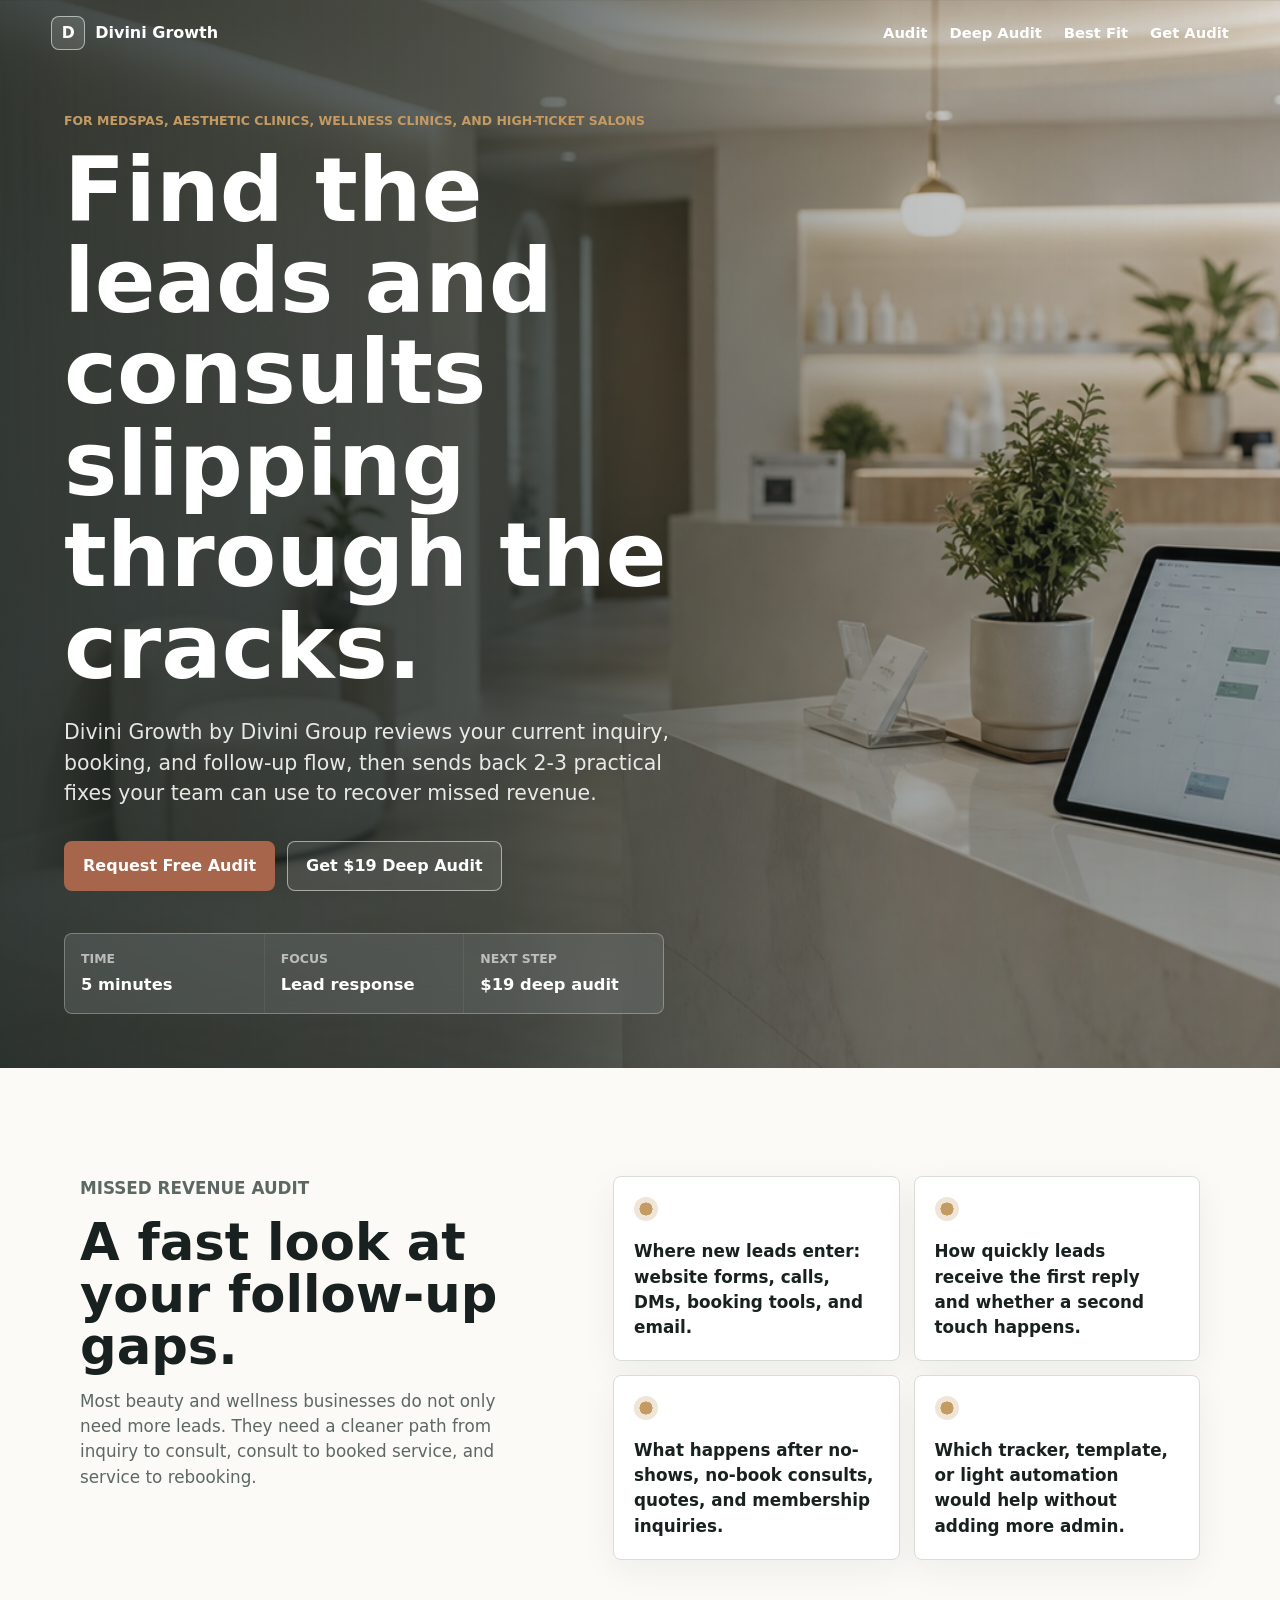
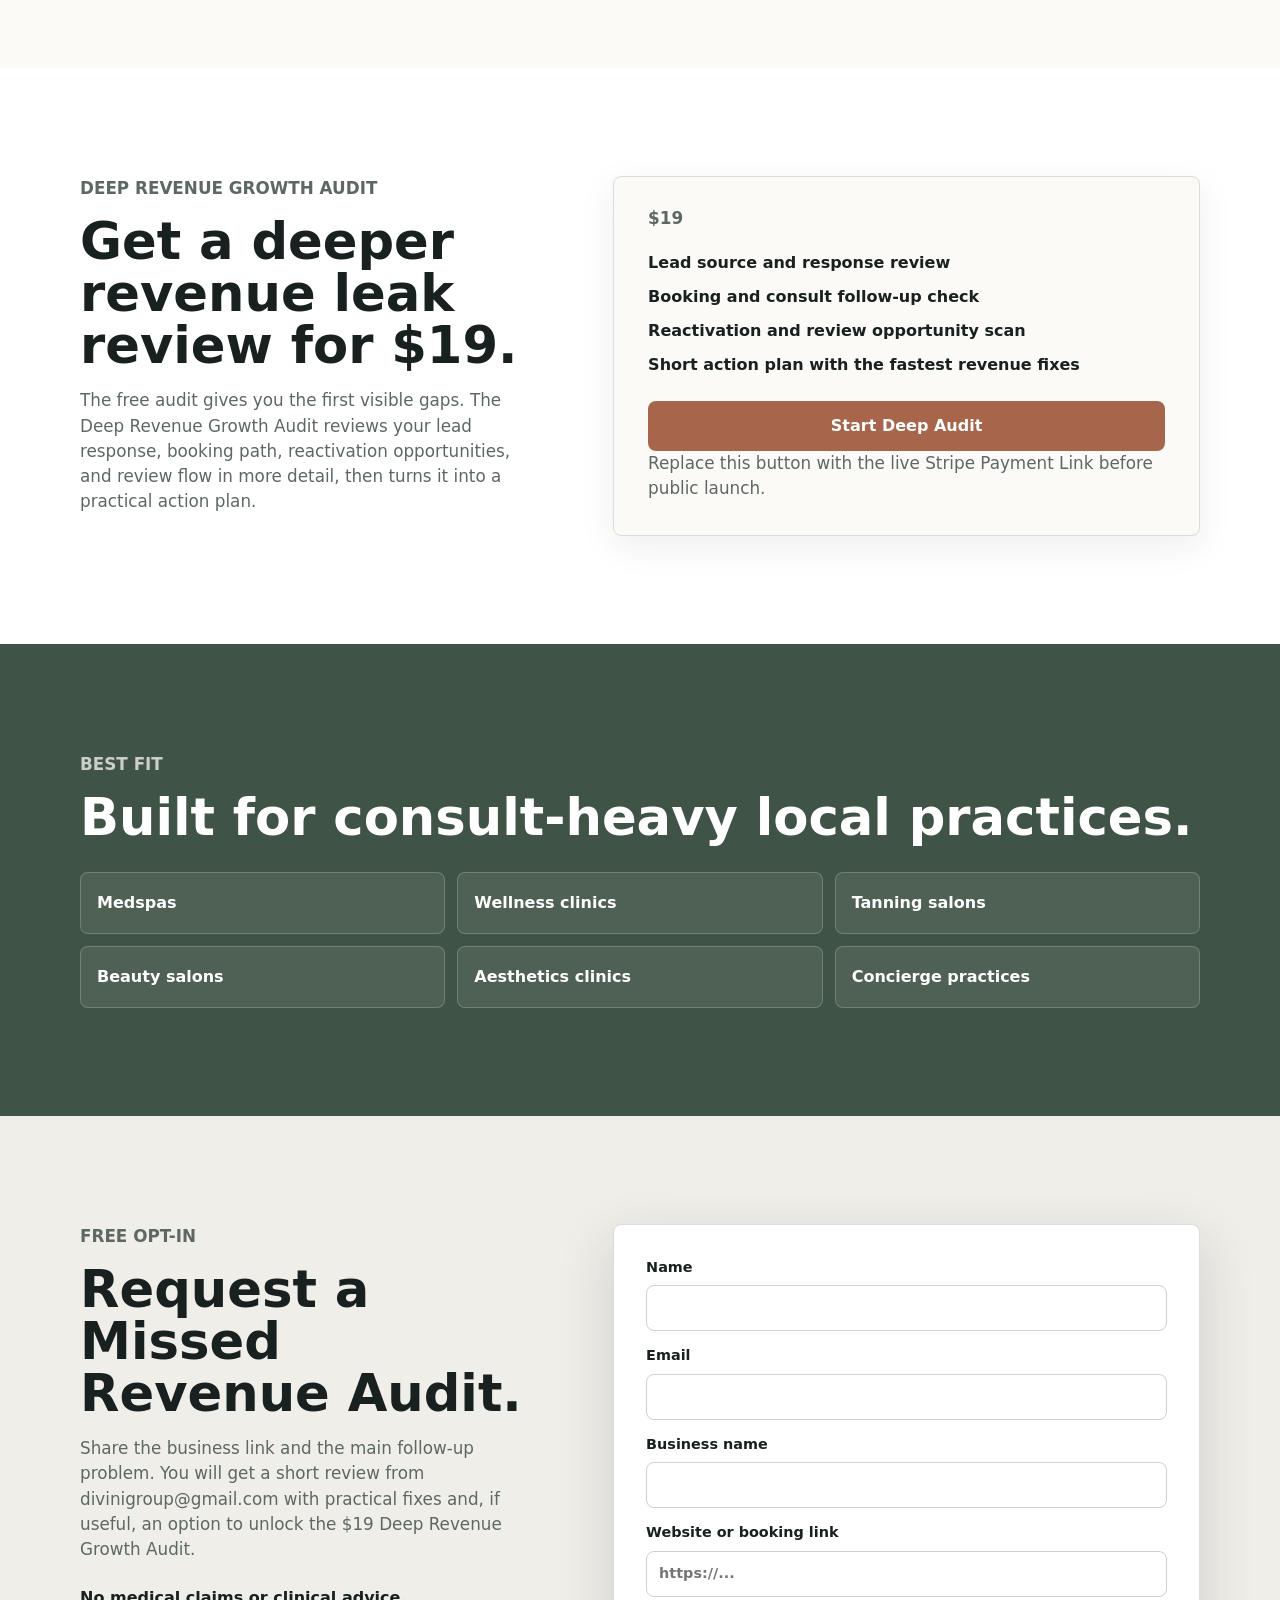
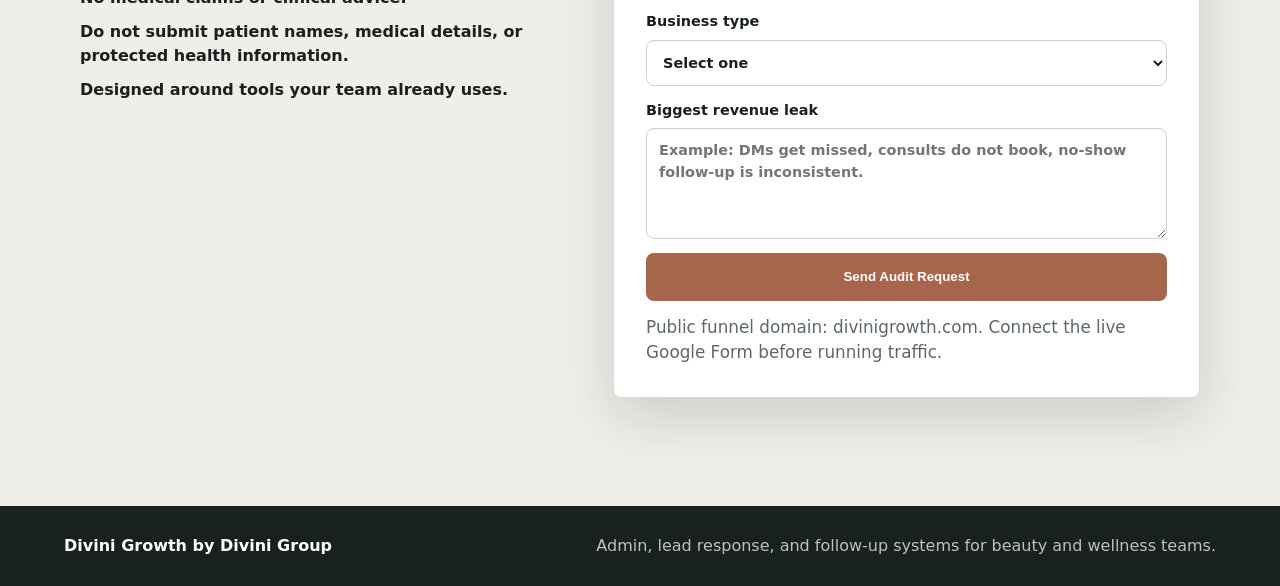
==== index.html @ aec3b402 "Add Divini Growth funnel engine" ====
<!doctype html>
<html lang="en">
  <head>
    <meta charset="utf-8">
    <meta name="viewport" content="width=device-width, initial-scale=1">
    <title>Divini Growth by Divini Group | Missed Revenue Audit</title>
    <meta name="description" content="A free missed revenue audit for medspas, aesthetic clinics, wellness clinics, and high-ticket salons from Divini Growth by Divini Group.">
    <link rel="stylesheet" href="./styles.css">
  </head>
  <body>
    <header class="site-header" aria-label="Site header">
      <a class="brand" href="#top" aria-label="Divini Growth by Divini Group home">
        <span class="brand-mark" aria-hidden="true">D</span>
        <span>Divini Growth</span>
      </a>
      <nav class="nav-links" aria-label="Main navigation">
        <a href="#audit">Audit</a>
        <a href="#paid-audit">Deep Audit</a>
        <a href="#fit">Best Fit</a>
        <a href="#opt-in">Get Audit</a>
      </nav>
    </header>

    <main id="top">
      <section class="hero" aria-labelledby="hero-title">
        <div class="hero-bg" aria-hidden="true"></div>
        <div class="hero-overlay" aria-hidden="true"></div>
        <div class="hero-content">
          <p class="eyebrow">For medspas, aesthetic clinics, wellness clinics, and high-ticket salons</p>
          <h1 id="hero-title">Find the leads and consults slipping through the cracks.</h1>
          <p class="hero-copy">
            Divini Growth by Divini Group reviews your current inquiry, booking, and follow-up flow, then sends back 2-3 practical fixes your team can use to recover missed revenue.
          </p>
          <div class="hero-actions">
            <a class="button primary" href="#opt-in">Request Free Audit</a>
            <a class="button secondary" href="#paid-audit">Get $19 Deep Audit</a>
          </div>
          <dl class="proof-strip" aria-label="Offer details">
            <div>
              <dt>Time</dt>
              <dd>5 minutes</dd>
            </div>
            <div>
              <dt>Focus</dt>
              <dd>Lead response</dd>
            </div>
            <div>
              <dt>Next step</dt>
              <dd>$19 deep audit</dd>
            </div>
          </dl>
        </div>
      </section>

      <section class="section" id="audit" aria-labelledby="audit-title">
        <div class="section-inner two-column">
          <div>
            <p class="section-kicker">Missed Revenue Audit</p>
            <h2 id="audit-title">A fast look at your follow-up gaps.</h2>
            <p>
              Most beauty and wellness businesses do not only need more leads. They need a cleaner path from inquiry to consult, consult to booked service, and service to rebooking.
            </p>
          </div>
          <div class="check-grid" aria-label="Audit checkpoints">
            <div class="check-item">
              <span aria-hidden="true"></span>
              <p>Where new leads enter: website forms, calls, DMs, booking tools, and email.</p>
            </div>
            <div class="check-item">
              <span aria-hidden="true"></span>
              <p>How quickly leads receive the first reply and whether a second touch happens.</p>
            </div>
            <div class="check-item">
              <span aria-hidden="true"></span>
              <p>What happens after no-shows, no-book consults, quotes, and membership inquiries.</p>
            </div>
            <div class="check-item">
              <span aria-hidden="true"></span>
              <p>Which tracker, template, or light automation would help without adding more admin.</p>
            </div>
          </div>
        </div>
      </section>

      <section class="section paid-audit" id="paid-audit" aria-labelledby="paid-audit-title">
        <div class="section-inner two-column">
          <div>
            <p class="section-kicker">Deep Revenue Growth Audit</p>
            <h2 id="paid-audit-title">Get a deeper revenue leak review for $19.</h2>
            <p>
              The free audit gives you the first visible gaps. The Deep Revenue Growth Audit reviews your lead response, booking path, reactivation opportunities, and review flow in more detail, then turns it into a practical action plan.
            </p>
          </div>
          <div class="offer-box">
            <p class="offer-price">$19</p>
            <ul class="plain-list">
              <li>Lead source and response review</li>
              <li>Booking and consult follow-up check</li>
              <li>Reactivation and review opportunity scan</li>
              <li>Short action plan with the fastest revenue fixes</li>
            </ul>
            <a class="button primary full" id="paidAuditLink" href="#" data-stripe-placeholder="true">Start Deep Audit</a>
            <p class="form-note">
              Replace this button with the live Stripe Payment Link before public launch.
            </p>
          </div>
        </div>
      </section>

      <section class="section contrast" id="fit" aria-labelledby="fit-title">
        <div class="section-inner">
          <p class="section-kicker">Best fit</p>
          <h2 id="fit-title">Built for consult-heavy local practices.</h2>
          <div class="fit-list" aria-label="Best fit business types">
            <span>Medspas</span>
            <span>Wellness clinics</span>
            <span>Tanning salons</span>
            <span>Beauty salons</span>
            <span>Aesthetics clinics</span>
            <span>Concierge practices</span>
          </div>
        </div>
      </section>

      <section class="section form-section" id="opt-in" aria-labelledby="form-title">
        <div class="section-inner form-layout">
          <div>
          <p class="section-kicker">Free opt-in</p>
            <h2 id="form-title">Request a Missed Revenue Audit.</h2>
            <p>
              Share the business link and the main follow-up problem. You will get a short review from divinigroup@gmail.com with practical fixes and, if useful, an option to unlock the $19 Deep Revenue Growth Audit.
            </p>
            <ul class="plain-list">
              <li>No medical claims or clinical advice.</li>
              <li>Do not submit patient names, medical details, or protected health information.</li>
              <li>Designed around tools your team already uses.</li>
            </ul>
          </div>

          <form class="lead-form" id="leadForm">
            <label>
              Name
              <input name="name" autocomplete="name" required>
            </label>
            <label>
              Email
              <input type="email" name="email" autocomplete="email" required>
            </label>
            <label>
              Business name
              <input name="business" autocomplete="organization" required>
            </label>
            <label>
              Website or booking link
              <input type="url" name="website" placeholder="https://..." required>
            </label>
            <label>
              Business type
              <select name="business_type" required>
                <option value="">Select one</option>
                <option>Medspa</option>
                <option>Wellness clinic</option>
                <option>Aesthetics clinic</option>
                <option>Functional or concierge clinic</option>
                <option>High-ticket salon</option>
                <option>Tanning salon</option>
                <option>Other consult-heavy business</option>
              </select>
            </label>
            <label>
              Biggest revenue leak
              <textarea name="issue" rows="4" placeholder="Example: DMs get missed, consults do not book, no-show follow-up is inconsistent." required></textarea>
            </label>
            <button class="button primary full" type="submit">Send Audit Request</button>
            <p class="form-note">
              Public funnel domain: divinigrowth.com. Connect the live Google Form before running traffic.
            </p>
          </form>
        </div>
      </section>
    </main>

    <footer class="site-footer">
      <span>Divini Growth by Divini Group</span>
      <span>Admin, lead response, and follow-up systems for beauty and wellness teams.</span>
    </footer>

    <script src="./script.js"></script>
  </body>
</html>
---- styles.css ----
:root {
  --ink: #18211f;
  --muted: #5d6864;
  --line: #d9ddd8;
  --paper: #fbfaf7;
  --surface: #ffffff;
  --sage: #66786b;
  --sage-dark: #405347;
  --clay: #a7654c;
  --gold: #c49b63;
  --shadow: 0 18px 55px rgba(24, 33, 31, 0.16);
}

* {
  box-sizing: border-box;
}

html {
  scroll-behavior: smooth;
}

body {
  margin: 0;
  color: var(--ink);
  background: var(--paper);
  font-family: Inter, ui-sans-serif, system-ui, -apple-system, BlinkMacSystemFont, "Segoe UI", sans-serif;
  line-height: 1.5;
}

a {
  color: inherit;
}

.site-header {
  position: fixed;
  inset: 0 0 auto;
  z-index: 10;
  display: flex;
  align-items: center;
  justify-content: space-between;
  gap: 24px;
  padding: 16px clamp(18px, 4vw, 56px);
  color: #ffffff;
}

.brand {
  display: inline-flex;
  align-items: center;
  gap: 10px;
  font-weight: 760;
  text-decoration: none;
}

.brand-mark {
  display: grid;
  width: 34px;
  height: 34px;
  place-items: center;
  border: 1px solid rgba(255, 255, 255, 0.55);
  border-radius: 8px;
  background: rgba(255, 255, 255, 0.12);
  color: #ffffff;
  font-size: 0.98rem;
}

.nav-links {
  display: flex;
  gap: 22px;
  font-size: 0.92rem;
  font-weight: 650;
}

.nav-links a {
  text-decoration: none;
}

.hero {
  position: relative;
  min-height: 92vh;
  display: grid;
  align-items: center;
  overflow: hidden;
  padding: 112px clamp(18px, 5vw, 72px) 54px;
}

.hero-bg,
.hero-overlay {
  position: absolute;
  inset: 0;
}

.hero-bg {
  background-image: url("./assets/divini-hero.png");
  background-position: center;
  background-size: cover;
}

.hero-overlay {
  background:
    linear-gradient(90deg, rgba(24, 33, 31, 0.82) 0%, rgba(24, 33, 31, 0.66) 39%, rgba(24, 33, 31, 0.18) 70%, rgba(24, 33, 31, 0.08) 100%),
    linear-gradient(0deg, rgba(24, 33, 31, 0.36), rgba(24, 33, 31, 0.06));
}

.hero-content {
  position: relative;
  z-index: 1;
  max-width: 720px;
  color: #ffffff;
}

.eyebrow,
.section-kicker {
  margin: 0 0 14px;
  color: var(--gold);
  font-size: 0.78rem;
  font-weight: 800;
  letter-spacing: 0;
  text-transform: uppercase;
}

h1,
h2 {
  margin: 0;
  letter-spacing: 0;
  line-height: 1.02;
}

h1 {
  max-width: 700px;
  font-size: clamp(3rem, 7vw, 5.9rem);
}

h2 {
  font-size: clamp(2rem, 4vw, 3.4rem);
}

.hero-copy {
  max-width: 610px;
  margin: 24px 0 0;
  color: rgba(255, 255, 255, 0.88);
  font-size: clamp(1.08rem, 2vw, 1.28rem);
}

.hero-actions {
  display: flex;
  flex-wrap: wrap;
  gap: 12px;
  margin-top: 32px;
}

.button {
  display: inline-flex;
  min-height: 48px;
  align-items: center;
  justify-content: center;
  border: 1px solid transparent;
  border-radius: 8px;
  padding: 12px 18px;
  font-weight: 760;
  text-decoration: none;
  cursor: pointer;
}

.button.primary {
  background: var(--clay);
  color: #ffffff;
}

.button.secondary {
  border-color: rgba(255, 255, 255, 0.52);
  background: rgba(255, 255, 255, 0.08);
  color: #ffffff;
}

.button.full {
  width: 100%;
}

.proof-strip {
  display: grid;
  max-width: 600px;
  grid-template-columns: repeat(3, 1fr);
  gap: 1px;
  margin: 42px 0 0;
  overflow: hidden;
  border: 1px solid rgba(255, 255, 255, 0.24);
  border-radius: 8px;
  background: rgba(255, 255, 255, 0.16);
  backdrop-filter: blur(12px);
}

.proof-strip div {
  padding: 16px;
  background: rgba(24, 33, 31, 0.16);
}

.proof-strip dt {
  color: rgba(255, 255, 255, 0.62);
  font-size: 0.78rem;
  font-weight: 740;
  text-transform: uppercase;
}

.proof-strip dd {
  margin: 4px 0 0;
  font-size: 1.02rem;
  font-weight: 780;
}

.section {
  padding: clamp(64px, 9vw, 108px) clamp(18px, 5vw, 72px);
}

.section-inner {
  width: min(1120px, 100%);
  margin: 0 auto;
}

.two-column,
.form-layout {
  display: grid;
  grid-template-columns: minmax(0, 0.88fr) minmax(320px, 1.12fr);
  gap: clamp(32px, 6vw, 72px);
  align-items: start;
}

.section p {
  max-width: 640px;
  color: var(--muted);
  font-size: 1.05rem;
}

.check-grid {
  display: grid;
  grid-template-columns: repeat(2, minmax(0, 1fr));
  gap: 14px;
}

.check-item {
  min-height: 150px;
  padding: 20px;
  border: 1px solid var(--line);
  border-radius: 8px;
  background: var(--surface);
  box-shadow: 0 10px 35px rgba(24, 33, 31, 0.06);
}

.check-item span {
  display: block;
  width: 24px;
  height: 24px;
  margin-bottom: 18px;
  border-radius: 50%;
  background: radial-gradient(circle at 50% 50%, var(--gold) 0 38%, rgba(196, 155, 99, 0.26) 39% 100%);
}

.check-item p {
  margin: 0;
  color: var(--ink);
  font-weight: 620;
}

.contrast {
  background: var(--sage-dark);
  color: #ffffff;
}

.paid-audit {
  background: #ffffff;
}

.offer-box {
  padding: clamp(22px, 4vw, 34px);
  border: 1px solid var(--line);
  border-radius: 8px;
  background: #fbfaf7;
  box-shadow: 0 10px 35px rgba(24, 33, 31, 0.08);
}

.offer-price {
  margin: 0 0 18px;
  color: var(--ink);
  font-size: clamp(3rem, 6vw, 5rem);
  line-height: 0.95;
  font-weight: 820;
}

.offer-box .button {
  margin-top: 24px;
}

.contrast .section-kicker,
.contrast p {
  color: rgba(255, 255, 255, 0.72);
}

.fit-list {
  display: grid;
  grid-template-columns: repeat(3, minmax(0, 1fr));
  gap: 12px;
  margin-top: 28px;
}

.fit-list span {
  min-height: 62px;
  display: flex;
  align-items: center;
  border: 1px solid rgba(255, 255, 255, 0.2);
  border-radius: 8px;
  padding: 14px 16px;
  background: rgba(255, 255, 255, 0.08);
  font-weight: 720;
}

.form-section {
  background: #f0eee9;
}

.plain-list {
  margin: 24px 0 0;
  padding: 0;
  list-style: none;
}

.plain-list li {
  margin-top: 10px;
  color: var(--ink);
  font-weight: 650;
}

.lead-form {
  display: grid;
  gap: 14px;
  padding: clamp(20px, 4vw, 32px);
  border: 1px solid var(--line);
  border-radius: 8px;
  background: #ffffff;
  box-shadow: var(--shadow);
}

label {
  display: grid;
  gap: 7px;
  color: var(--ink);
  font-size: 0.9rem;
  font-weight: 740;
}

input,
select,
textarea {
  width: 100%;
  min-height: 46px;
  border: 1px solid #ccd2cc;
  border-radius: 8px;
  padding: 11px 12px;
  color: var(--ink);
  background: #ffffff;
  font: inherit;
}

textarea {
  resize: vertical;
}

input:focus,
select:focus,
textarea:focus {
  outline: 3px solid rgba(196, 155, 99, 0.34);
  border-color: var(--gold);
}

.form-note {
  margin: 0;
  color: var(--muted);
  font-size: 0.88rem;
}

.site-footer {
  display: flex;
  flex-wrap: wrap;
  align-items: center;
  justify-content: space-between;
  gap: 16px;
  padding: 28px clamp(18px, 5vw, 72px);
  color: rgba(255, 255, 255, 0.72);
  background: var(--ink);
}

.site-footer span:first-child {
  color: #ffffff;
  font-weight: 780;
}

.thank-you-page {
  min-height: 100vh;
  background:
    linear-gradient(90deg, rgba(24, 33, 31, 0.84), rgba(64, 83, 71, 0.76)),
    url("./assets/divini-hero.png") center / cover;
}

.thank-you-wrap {
  min-height: 100vh;
  display: grid;
  align-content: center;
  gap: 24px;
  padding: clamp(24px, 6vw, 72px);
  color: #ffffff;
}

.thank-you-panel {
  width: min(720px, 100%);
}

.thank-you-panel h1 {
  font-size: clamp(2.6rem, 6vw, 5rem);
}

.thank-you-panel p,
.thank-you-panel li {
  color: rgba(255, 255, 255, 0.84);
  font-size: 1.05rem;
}

.next-steps {
  margin: 28px 0;
  padding: 20px;
  border: 1px solid rgba(255, 255, 255, 0.2);
  border-radius: 8px;
  background: rgba(255, 255, 255, 0.08);
}

@media (max-width: 820px) {
  .site-header {
    position: absolute;
  }

  .nav-links {
    display: none;
  }

  .hero {
    min-height: 880px;
    align-items: end;
  }

  .hero-overlay {
    background:
      linear-gradient(0deg, rgba(24, 33, 31, 0.88) 0%, rgba(24, 33, 31, 0.7) 52%, rgba(24, 33, 31, 0.08) 100%),
      linear-gradient(90deg, rgba(24, 33, 31, 0.5), rgba(24, 33, 31, 0.1));
  }

  .proof-strip,
  .check-grid,
  .fit-list,
  .two-column,
  .form-layout {
    grid-template-columns: 1fr;
  }

  .proof-strip {
    max-width: 100%;
  }
}

@media (max-width: 520px) {
  h1 {
    font-size: 2.82rem;
  }

  .hero {
    min-height: 780px;
  }

  .hero-actions .button {
    width: 100%;
  }

  .proof-strip {
    grid-template-columns: 1fr;
  }
}
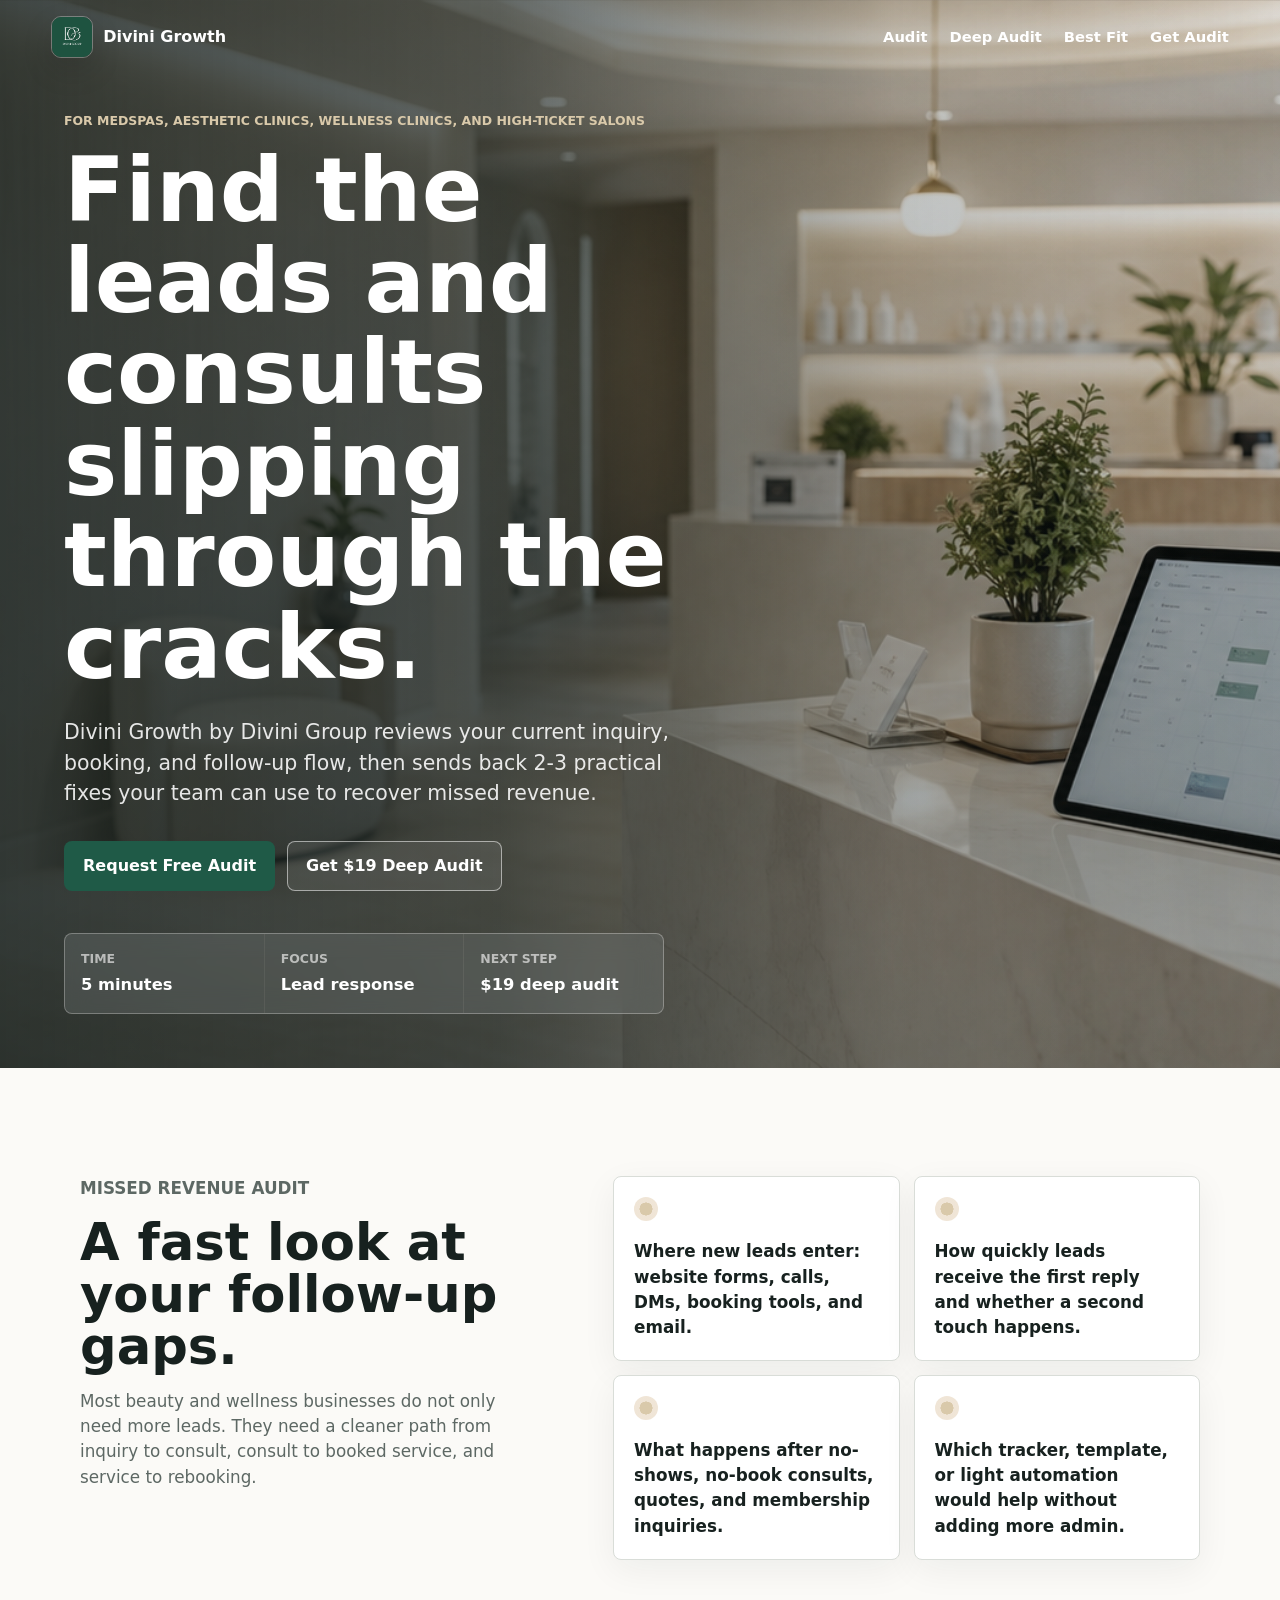
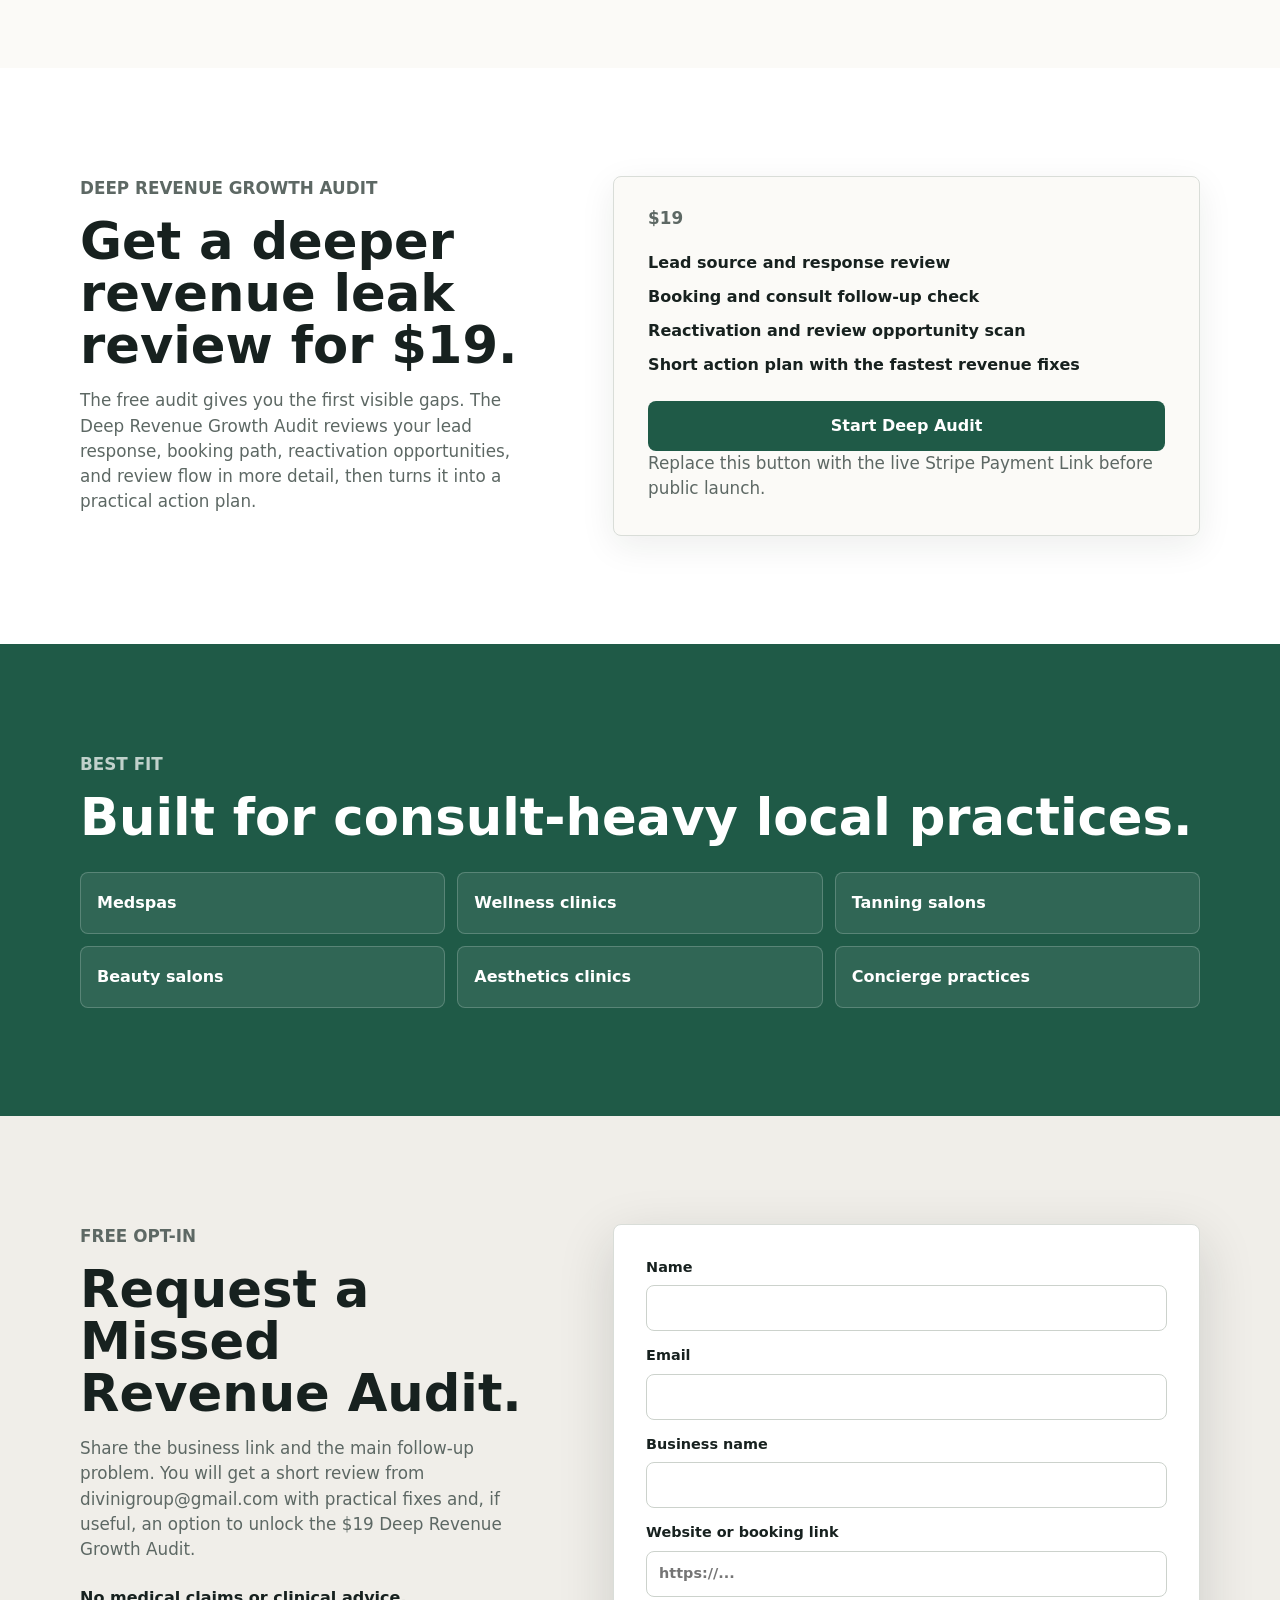
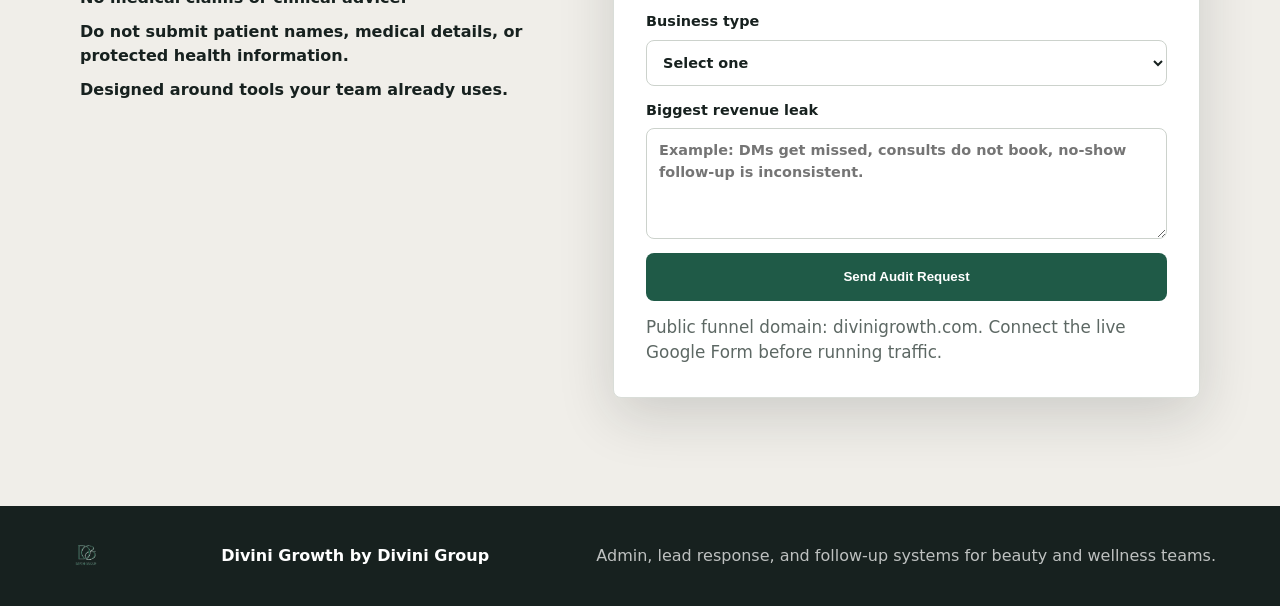
==== commit dccbffb9: "Add Divini Group logo and brand colors" ====
--- a/index.html
+++ b/index.html
@@ -5,12 +5,14 @@
     <meta name="viewport" content="width=device-width, initial-scale=1">
     <title>Divini Growth by Divini Group | Missed Revenue Audit</title>
     <meta name="description" content="A free missed revenue audit for medspas, aesthetic clinics, wellness clinics, and high-ticket salons from Divini Growth by Divini Group.">
+    <link rel="icon" type="image/png" href="./assets/logo/divini-logo-green.png">
+    <link rel="apple-touch-icon" href="./assets/logo/divini-logo-green.png">
     <link rel="stylesheet" href="./styles.css">
   </head>
   <body>
     <header class="site-header" aria-label="Site header">
       <a class="brand" href="#top" aria-label="Divini Growth by Divini Group home">
-        <span class="brand-mark" aria-hidden="true">D</span>
+        <img class="brand-logo" src="./assets/logo/divini-logo-green.png" alt="Divini Group logo">
         <span>Divini Growth</span>
       </a>
       <nav class="nav-links" aria-label="Main navigation">
@@ -181,6 +183,7 @@
     </main>
 
     <footer class="site-footer">
+      <img class="footer-logo" src="./assets/logo/divini-logo-transparent.png" alt="Divini Group logo">
       <span>Divini Growth by Divini Group</span>
       <span>Admin, lead response, and follow-up systems for beauty and wellness teams.</span>
     </footer>
--- a/styles.css
+++ b/styles.css
@@ -1,14 +1,14 @@
 :root {
-  --ink: #18211f;
+  --ink: #17211f;
   --muted: #5d6864;
   --line: #d9ddd8;
   --paper: #fbfaf7;
   --surface: #ffffff;
-  --sage: #66786b;
-  --sage-dark: #405347;
+  --sage: #5f756a;
+  --sage-dark: #1f5a47;
   --clay: #a7654c;
-  --gold: #c49b63;
-  --shadow: 0 18px 55px rgba(24, 33, 31, 0.16);
+  --gold: #d9c9aa;
+  --shadow: 0 18px 55px rgba(23, 33, 31, 0.16);
 }
 
 * {
@@ -51,16 +51,13 @@
   text-decoration: none;
 }
 
-.brand-mark {
-  display: grid;
-  width: 34px;
-  height: 34px;
-  place-items: center;
-  border: 1px solid rgba(255, 255, 255, 0.55);
-  border-radius: 8px;
-  background: rgba(255, 255, 255, 0.12);
-  color: #ffffff;
-  font-size: 0.98rem;
+.brand-logo {
+  width: 42px;
+  height: 42px;
+  border: 1px solid rgba(255, 255, 255, 0.3);
+  border-radius: 10px;
+  object-fit: cover;
+  box-shadow: 0 12px 30px rgba(0, 0, 0, 0.14);
 }
 
 .nav-links {
@@ -162,7 +159,7 @@
 }
 
 .button.primary {
-  background: var(--clay);
+  background: var(--sage-dark);
   color: #ffffff;
 }
 
@@ -387,9 +384,16 @@
   background: var(--ink);
 }
 
-.site-footer span:first-child {
+.site-footer span:first-of-type {
   color: #ffffff;
   font-weight: 780;
+}
+
+.footer-logo {
+  width: 44px;
+  height: 44px;
+  object-fit: contain;
+  margin-right: 6px;
 }
 
 .thank-you-page {
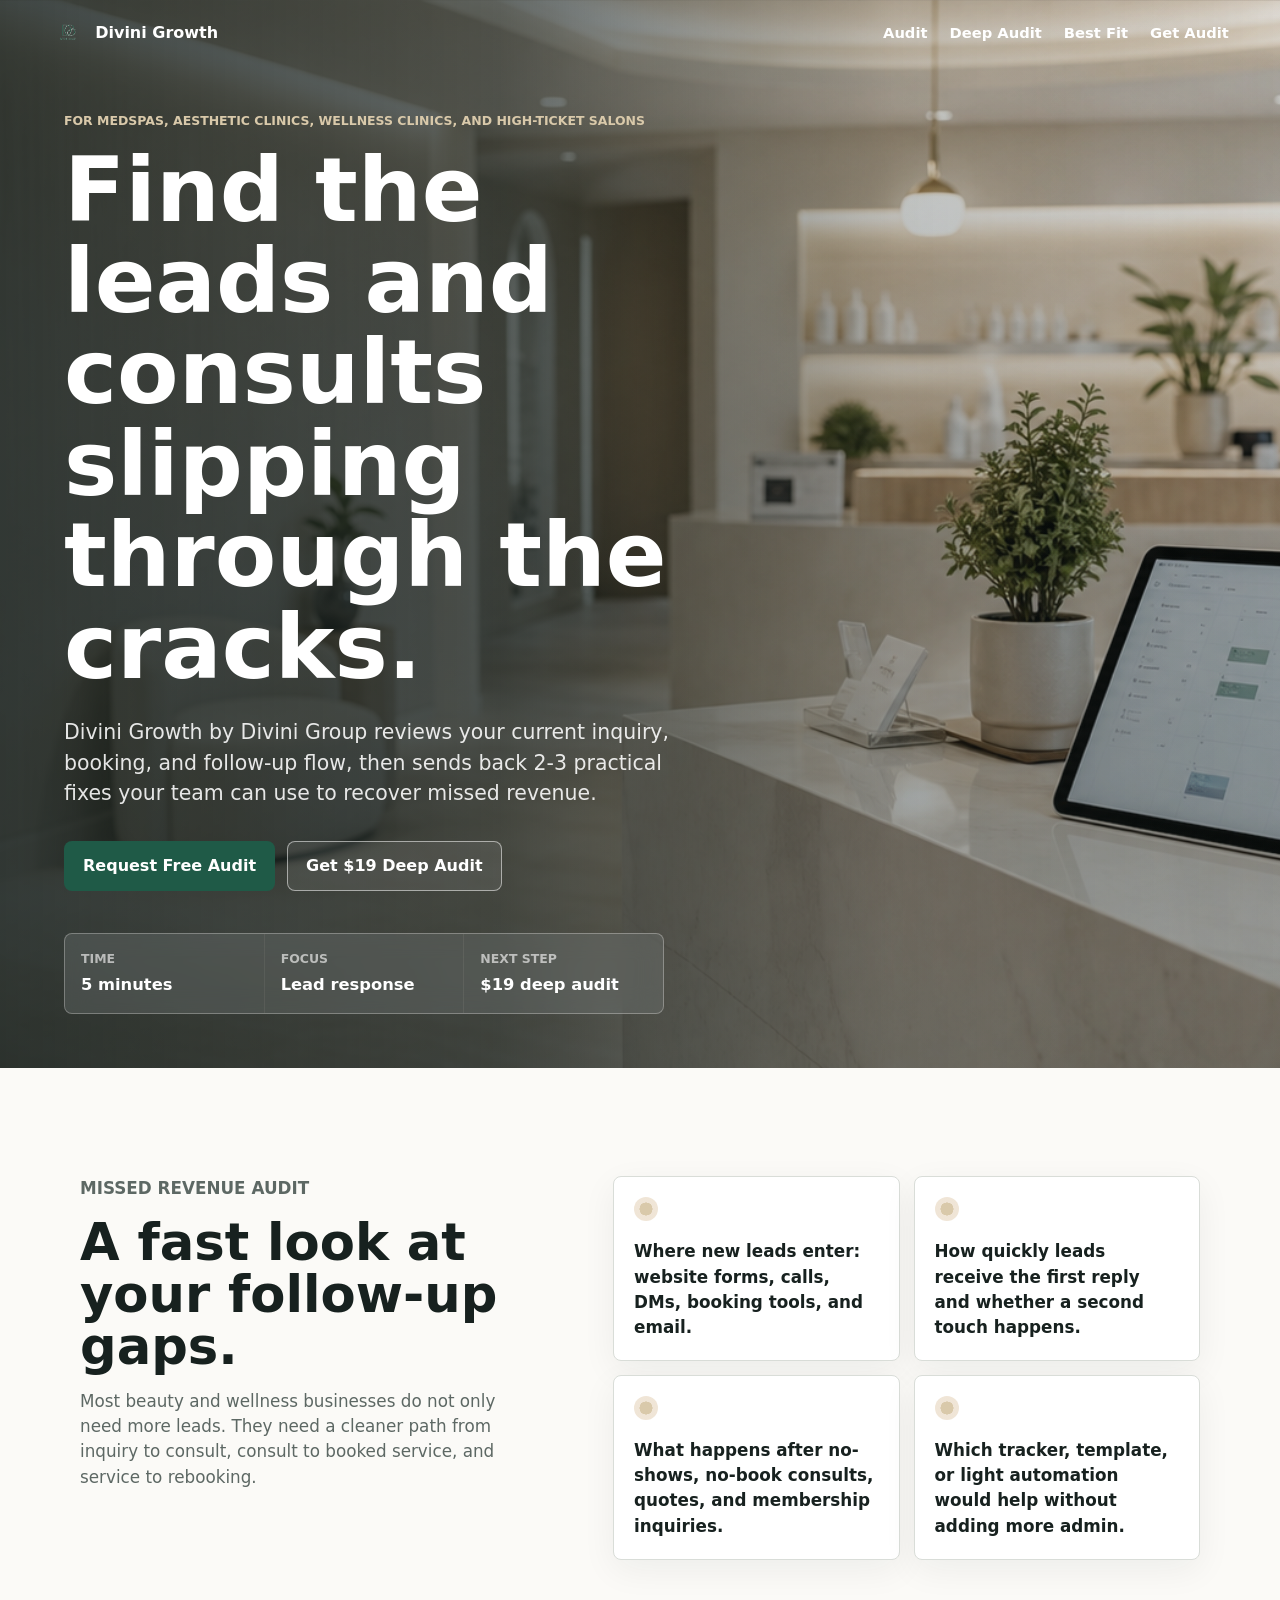
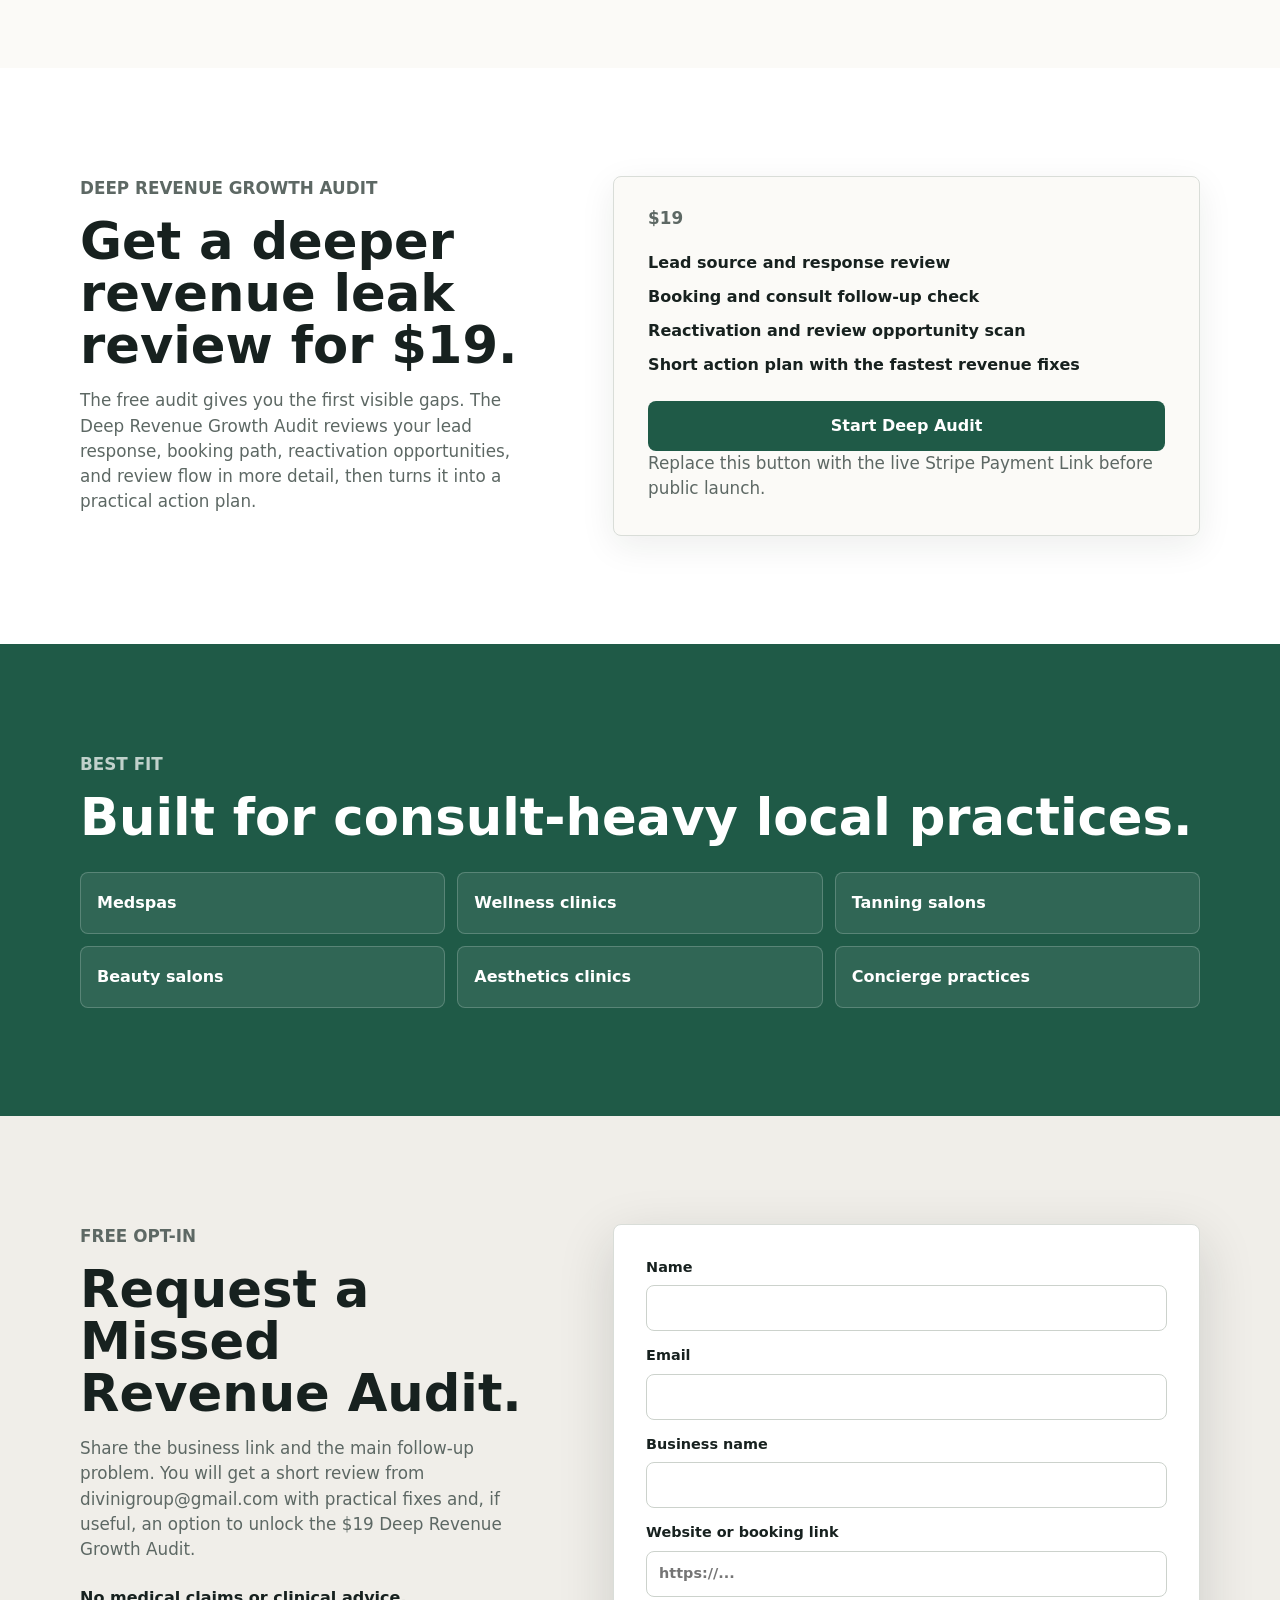
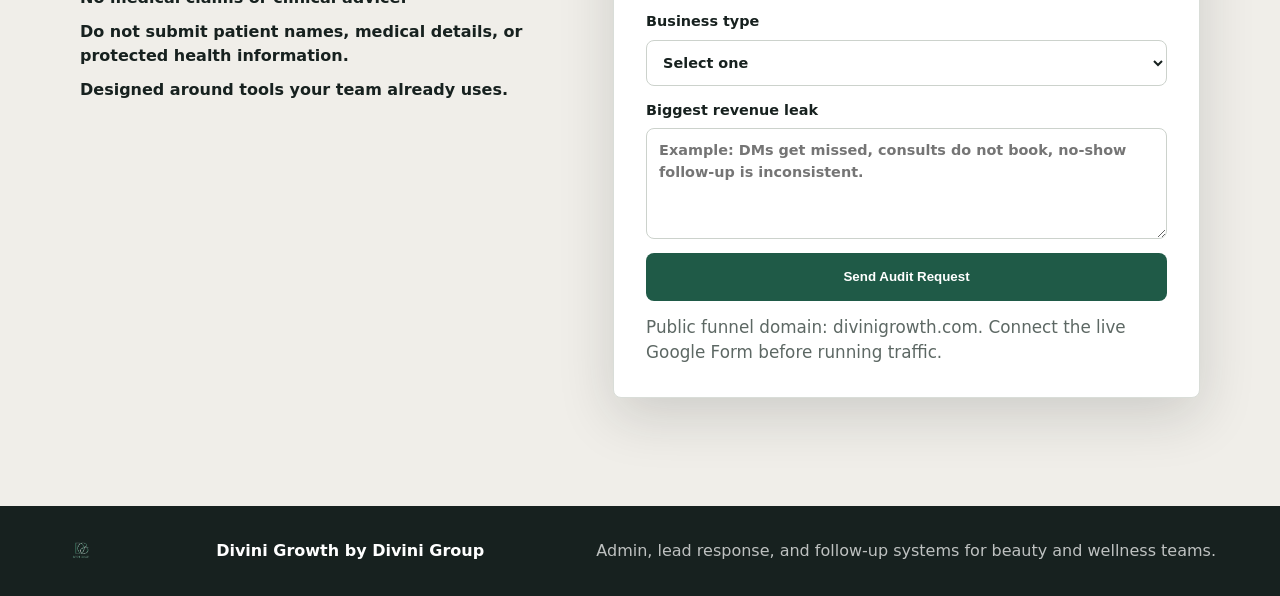
==== commit a6cdafcb: "Use small transparent Divini logo" ====
--- a/index.html
+++ b/index.html
@@ -5,14 +5,14 @@
     <meta name="viewport" content="width=device-width, initial-scale=1">
     <title>Divini Growth by Divini Group | Missed Revenue Audit</title>
     <meta name="description" content="A free missed revenue audit for medspas, aesthetic clinics, wellness clinics, and high-ticket salons from Divini Growth by Divini Group.">
-    <link rel="icon" type="image/png" href="./assets/logo/divini-logo-green.png">
-    <link rel="apple-touch-icon" href="./assets/logo/divini-logo-green.png">
+    <link rel="icon" type="image/png" href="./assets/logo/divini-logo-transparent.png">
+    <link rel="apple-touch-icon" href="./assets/logo/divini-logo-transparent.png">
     <link rel="stylesheet" href="./styles.css">
   </head>
   <body>
     <header class="site-header" aria-label="Site header">
       <a class="brand" href="#top" aria-label="Divini Growth by Divini Group home">
-        <img class="brand-logo" src="./assets/logo/divini-logo-green.png" alt="Divini Group logo">
+        <img class="brand-logo" src="./assets/logo/divini-logo-transparent.png" alt="Divini Group logo">
         <span>Divini Growth</span>
       </a>
       <nav class="nav-links" aria-label="Main navigation">
--- a/styles.css
+++ b/styles.css
@@ -52,12 +52,11 @@
 }
 
 .brand-logo {
-  width: 42px;
-  height: 42px;
-  border: 1px solid rgba(255, 255, 255, 0.3);
-  border-radius: 10px;
-  object-fit: cover;
-  box-shadow: 0 12px 30px rgba(0, 0, 0, 0.14);
+  display: block;
+  flex: 0 0 auto;
+  width: 34px;
+  height: 34px;
+  object-fit: contain;
 }
 
 .nav-links {
@@ -390,8 +389,9 @@
 }
 
 .footer-logo {
-  width: 44px;
-  height: 44px;
+  display: block;
+  width: 34px;
+  height: 34px;
   object-fit: contain;
   margin-right: 6px;
 }
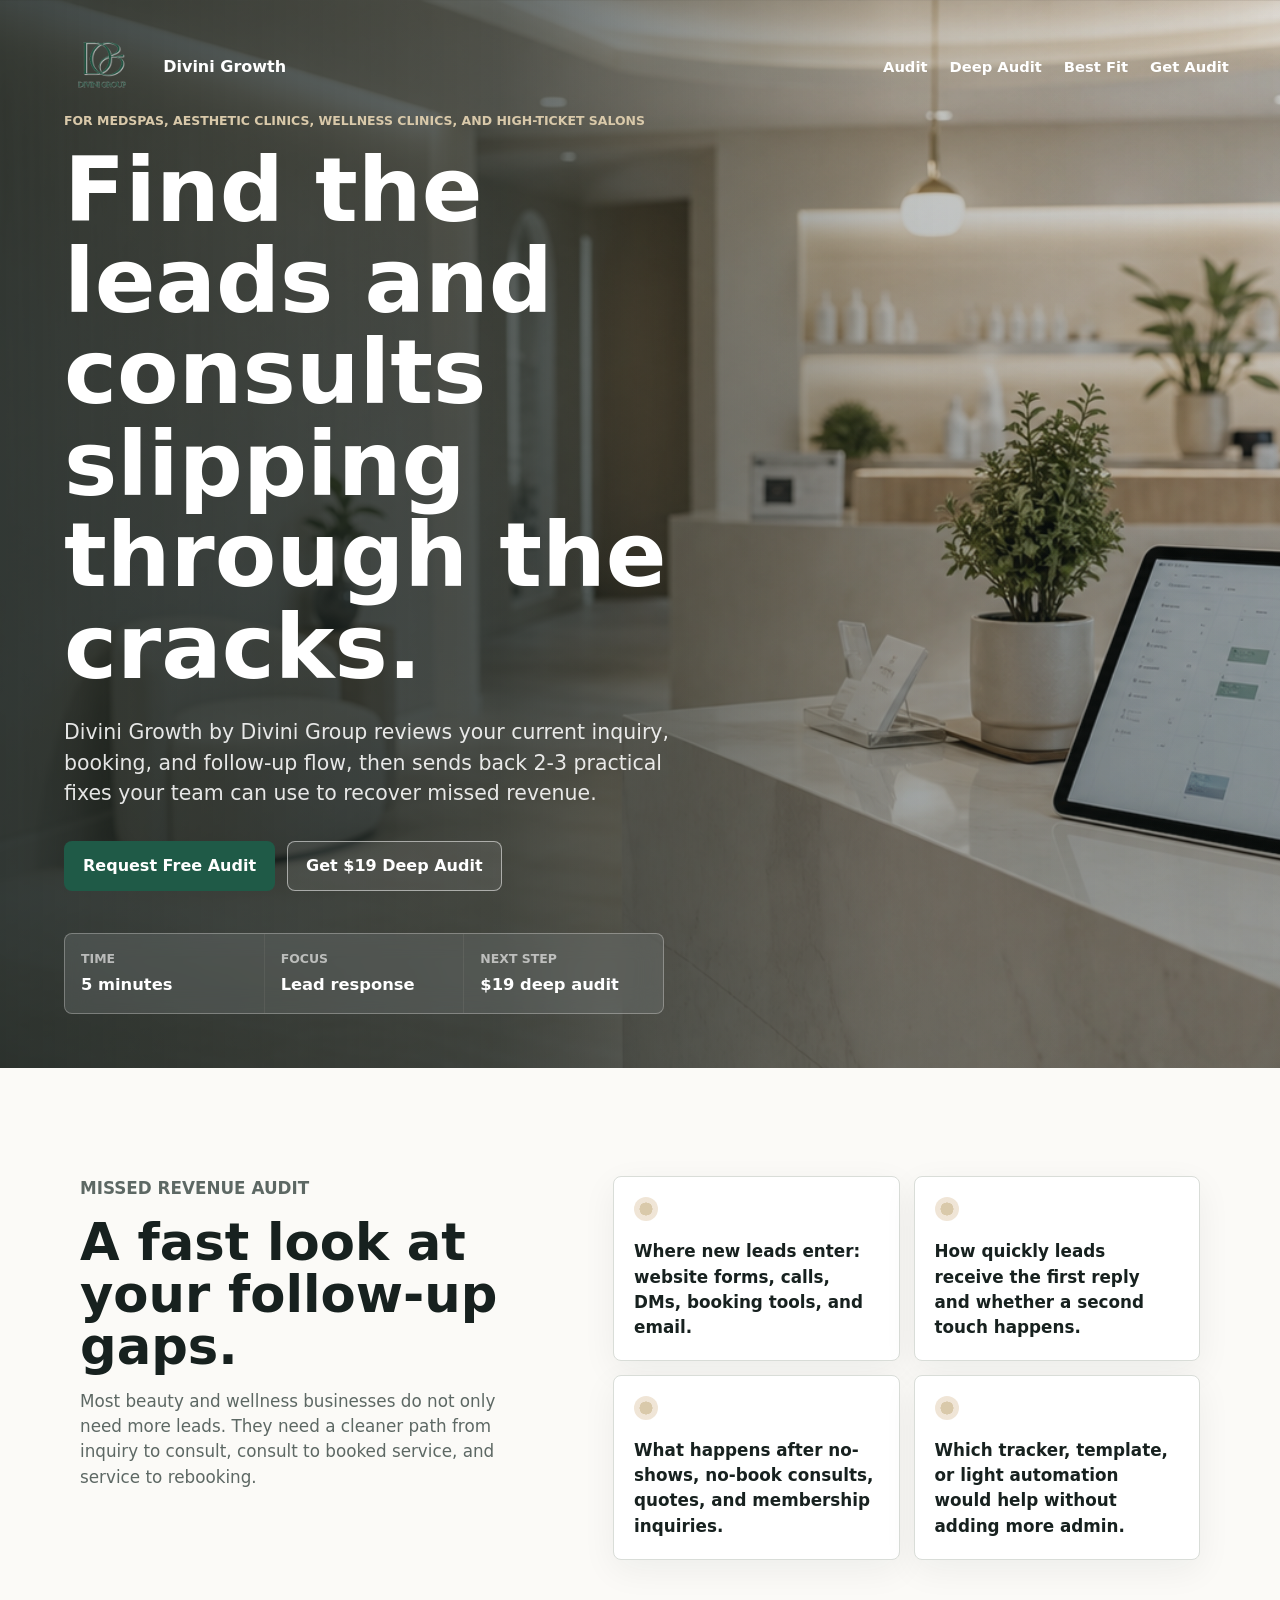
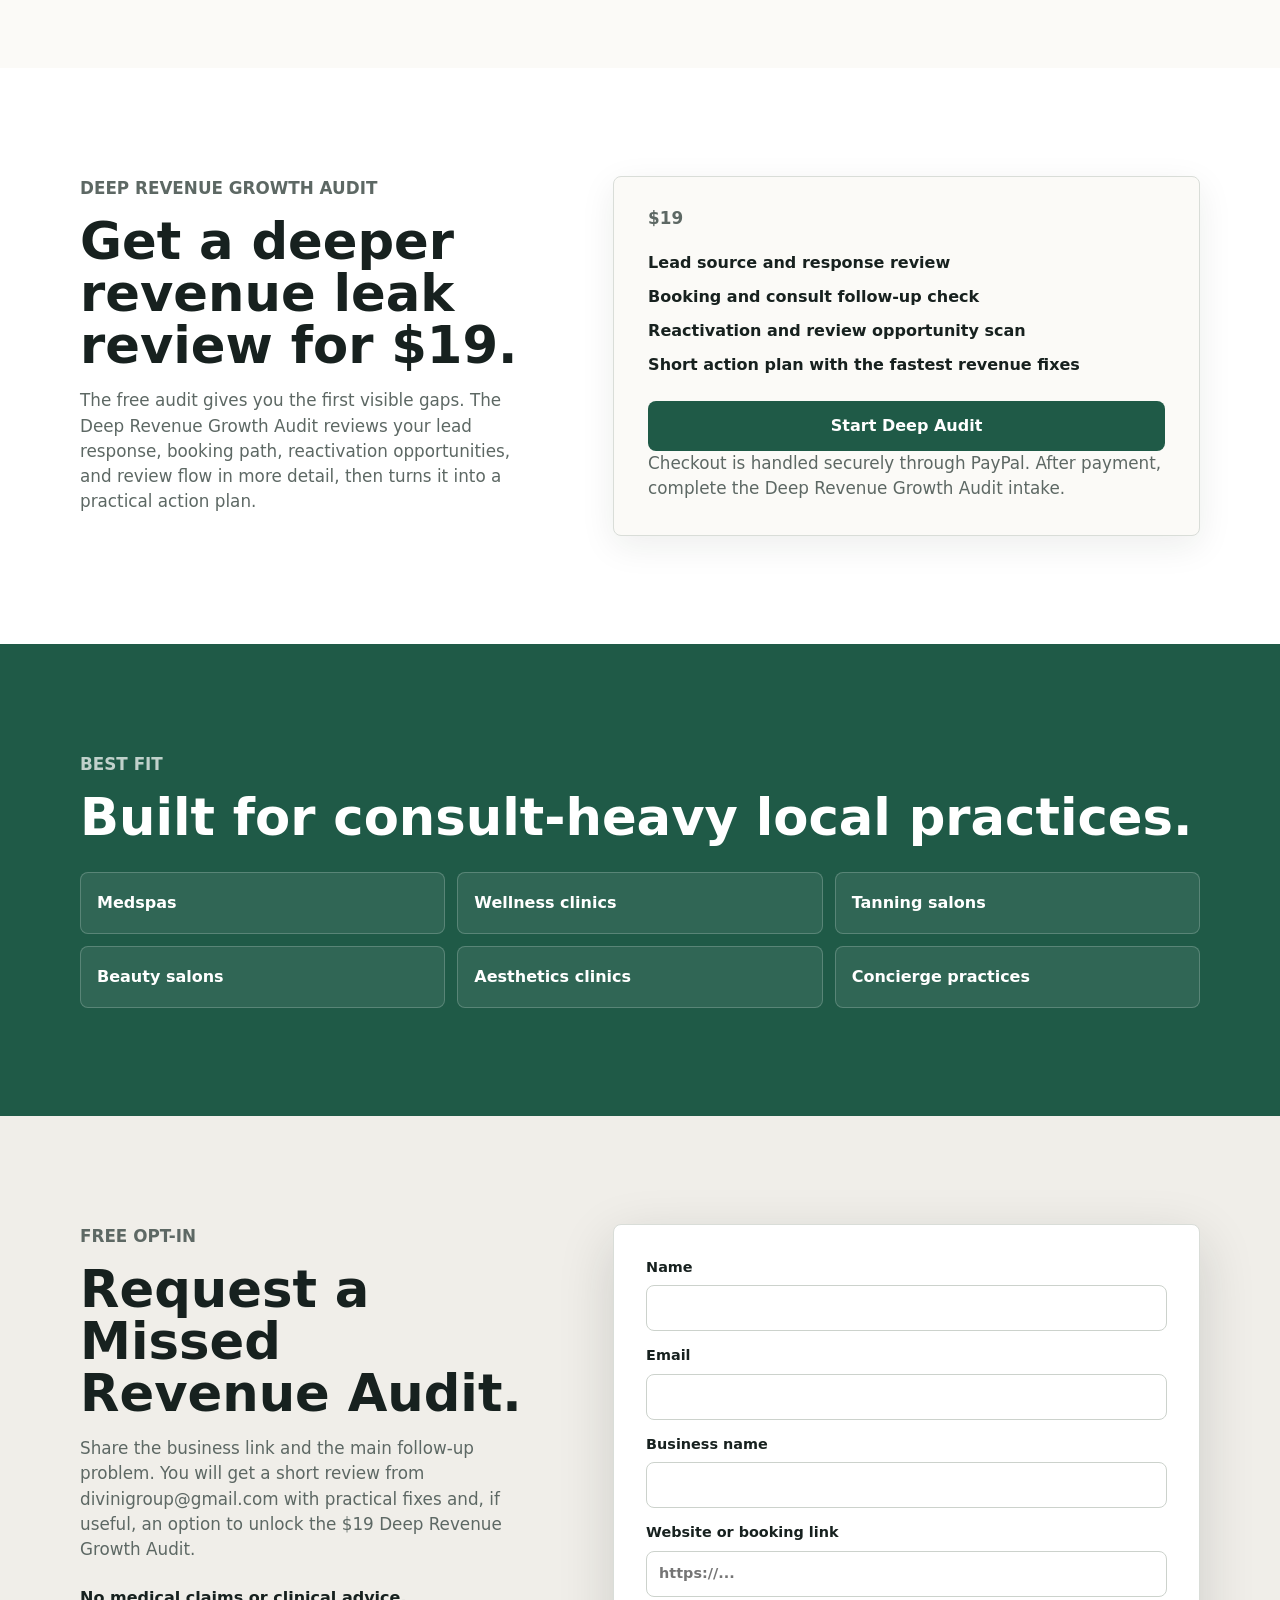
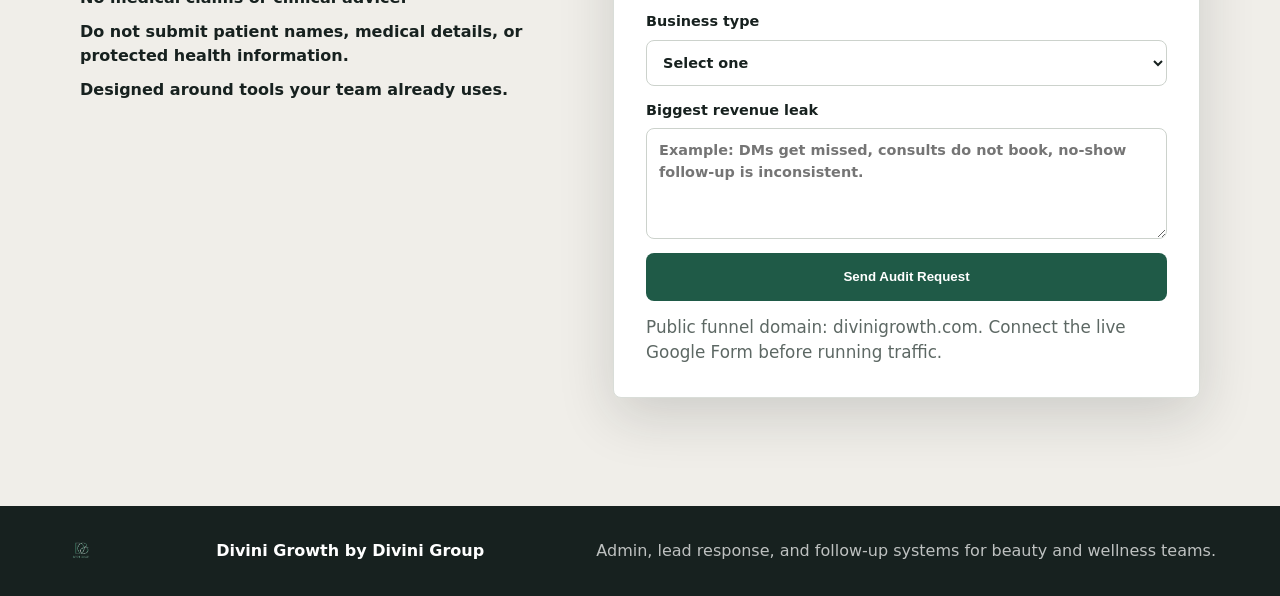
==== commit 03d4464e: "Use PayPal for deep audit checkout" ====
--- a/index.html
+++ b/index.html
@@ -101,9 +101,9 @@
               <li>Reactivation and review opportunity scan</li>
               <li>Short action plan with the fastest revenue fixes</li>
             </ul>
-            <a class="button primary full" id="paidAuditLink" href="#" data-stripe-placeholder="true">Start Deep Audit</a>
+            <a class="button primary full" id="paidAuditLink" href="#" data-payment-provider="paypal">Start Deep Audit</a>
             <p class="form-note">
-              Replace this button with the live Stripe Payment Link before public launch.
+              Checkout is handled securely through PayPal. After payment, complete the Deep Revenue Growth Audit intake.
             </p>
           </div>
         </div>
--- a/styles.css
+++ b/styles.css
@@ -54,8 +54,8 @@
 .brand-logo {
   display: block;
   flex: 0 0 auto;
-  width: 34px;
-  height: 34px;
+  width: 102px;
+  height: 102px;
   object-fit: contain;
 }
 
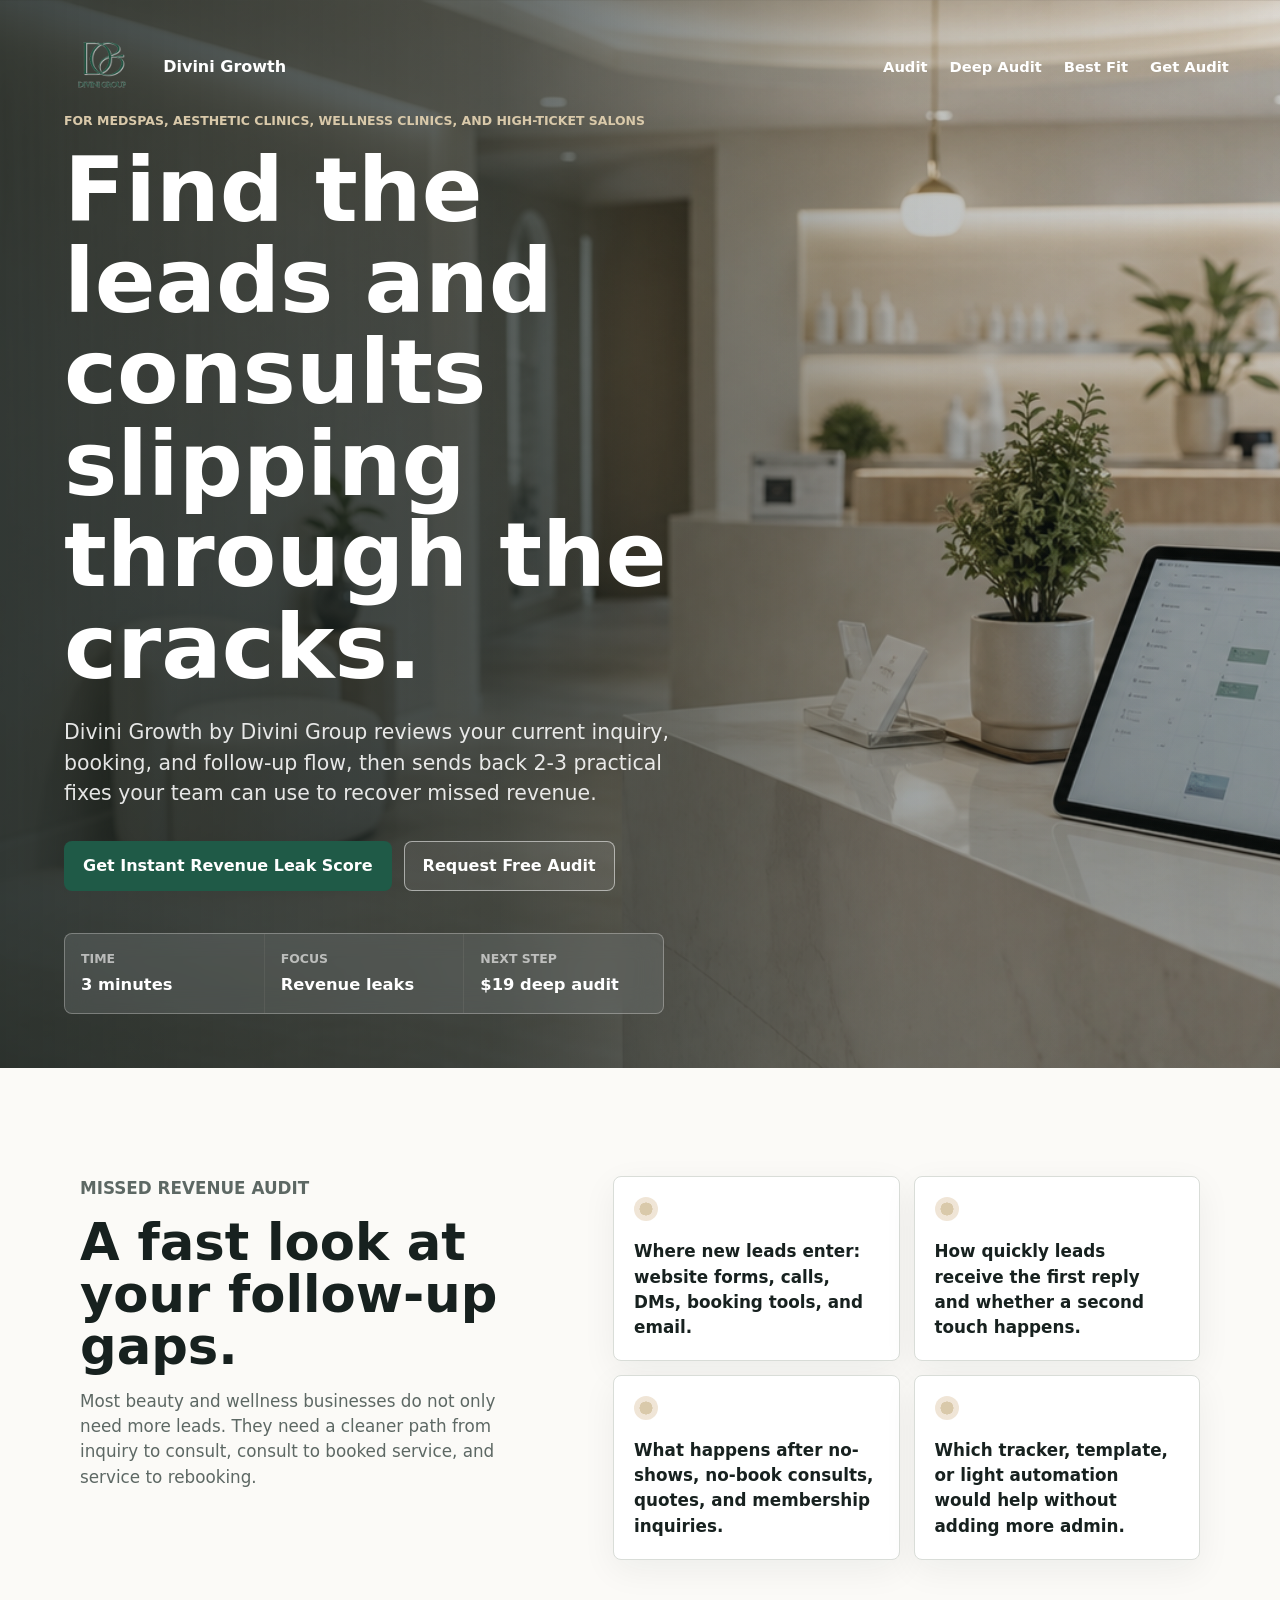
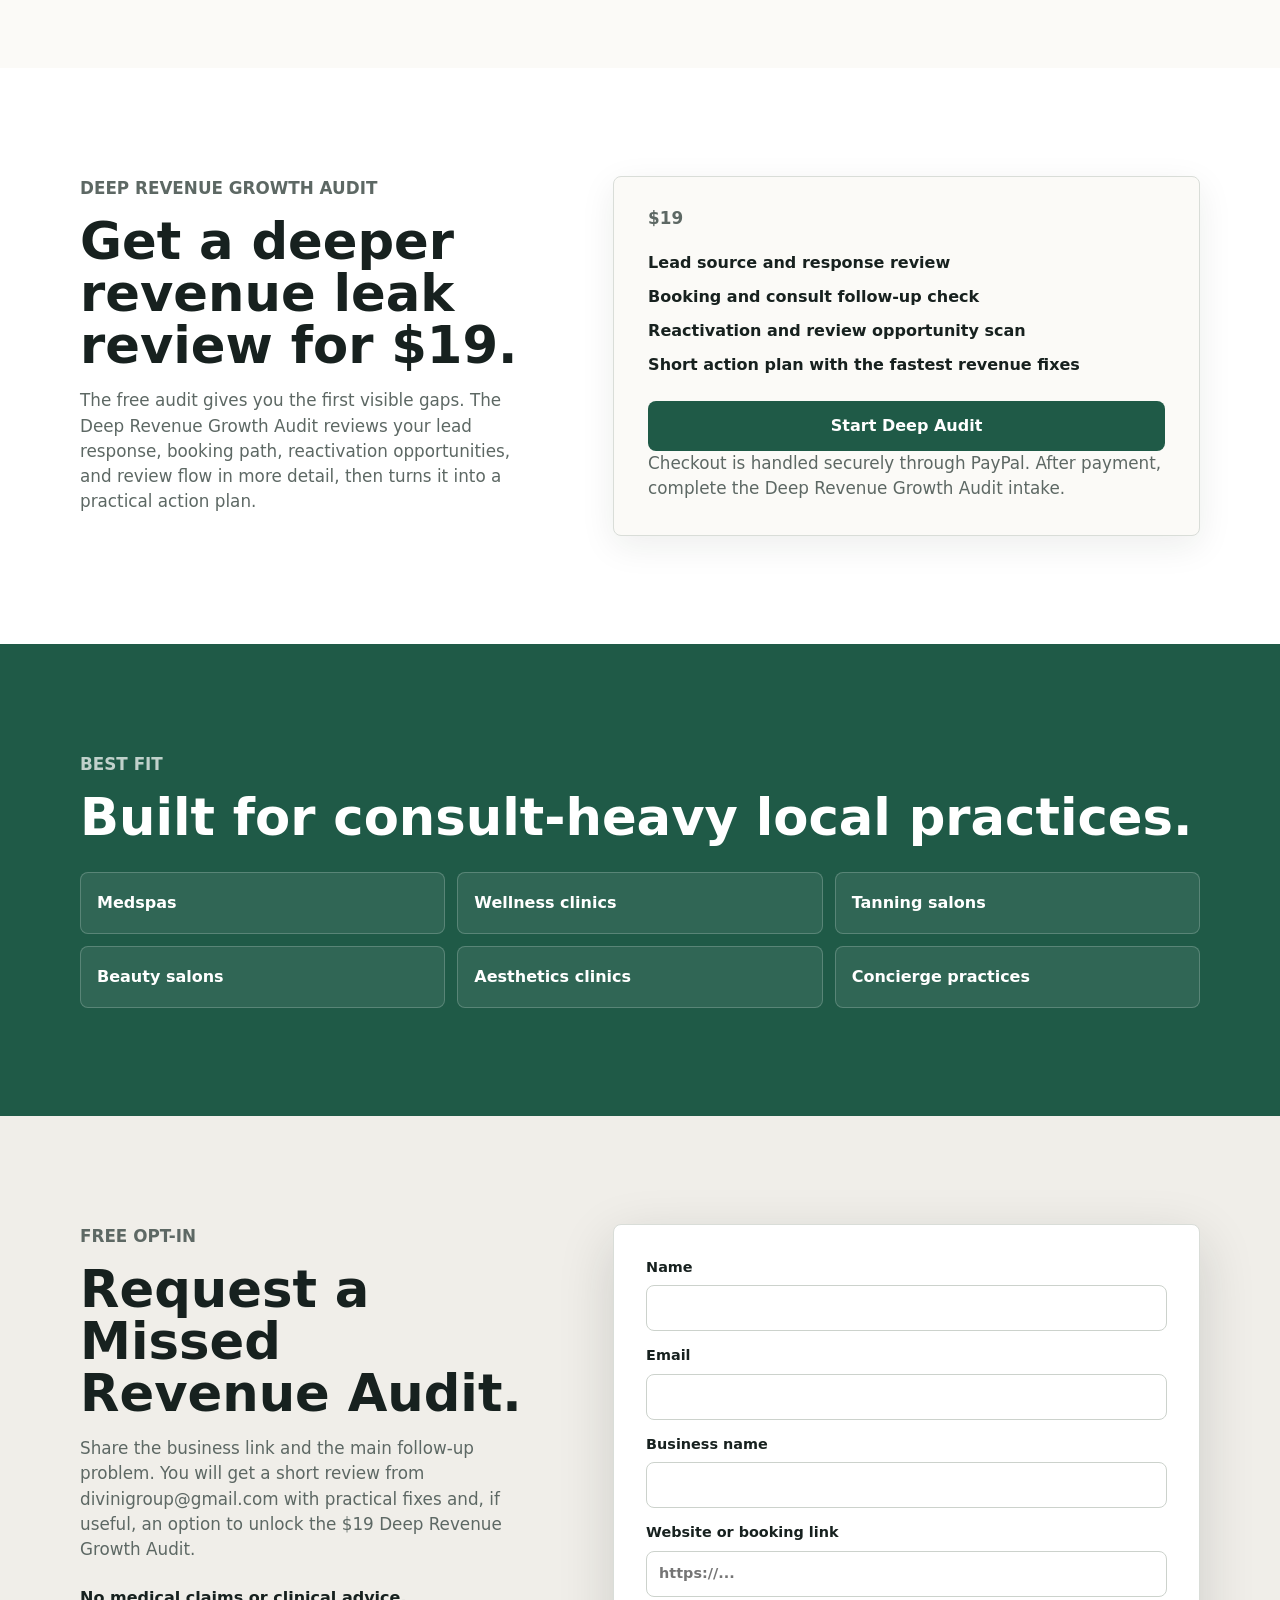
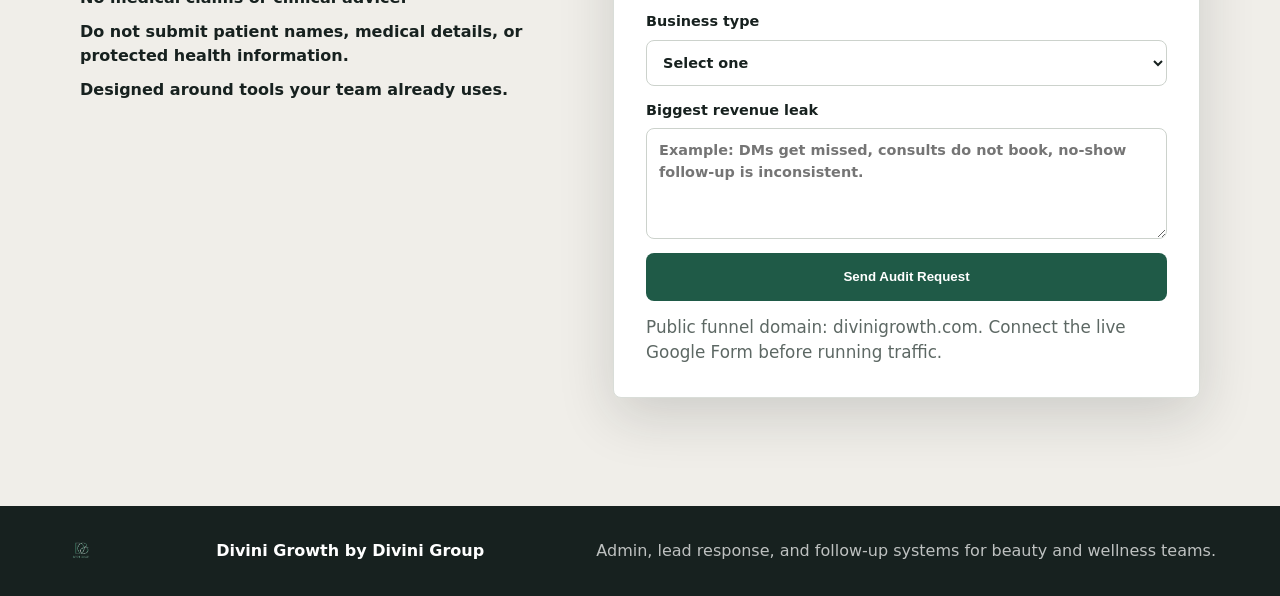
==== commit ad4a815e: "Add revenue leak score dashboard prototype" ====
--- a/index.html
+++ b/index.html
@@ -34,17 +34,17 @@
             Divini Growth by Divini Group reviews your current inquiry, booking, and follow-up flow, then sends back 2-3 practical fixes your team can use to recover missed revenue.
           </p>
           <div class="hero-actions">
-            <a class="button primary" href="#opt-in">Request Free Audit</a>
-            <a class="button secondary" href="#paid-audit">Get $19 Deep Audit</a>
+            <a class="button primary" href="./audit.html">Get Instant Revenue Leak Score</a>
+            <a class="button secondary" href="#opt-in">Request Free Audit</a>
           </div>
           <dl class="proof-strip" aria-label="Offer details">
             <div>
               <dt>Time</dt>
-              <dd>5 minutes</dd>
+              <dd>3 minutes</dd>
             </div>
             <div>
               <dt>Focus</dt>
-              <dd>Lead response</dd>
+              <dd>Revenue leaks</dd>
             </div>
             <div>
               <dt>Next step</dt>
--- a/styles.css
+++ b/styles.css
@@ -484,3 +484,116 @@
     grid-template-columns: 1fr;
   }
 }
+
+.audit-header {
+  position: sticky;
+  color: var(--ink);
+  background: rgba(251, 250, 247, 0.92);
+  border-bottom: 1px solid var(--line);
+  backdrop-filter: blur(16px);
+}
+
+.audit-header .nav-links a,
+.audit-header .brand {
+  color: var(--ink);
+}
+
+.audit-hero,
+.results-hero {
+  padding-top: clamp(56px, 8vw, 96px);
+  background:
+    radial-gradient(circle at top right, rgba(217, 201, 170, 0.3), transparent 36%),
+    linear-gradient(180deg, #fbfaf7, #f2eee6);
+}
+
+.audit-hero h1,
+.results-hero h1 {
+  color: var(--ink);
+  font-size: clamp(2.6rem, 6vw, 5rem);
+}
+
+.form-grid {
+  display: grid;
+  grid-template-columns: repeat(2, minmax(0, 1fr));
+  gap: 18px;
+}
+
+.audit-form {
+  width: min(980px, 100%);
+  margin: 0 auto;
+}
+
+.checkbox-label {
+  display: grid;
+  grid-template-columns: auto 1fr;
+  align-items: start;
+  gap: 10px;
+  font-size: 0.92rem;
+  font-weight: 620;
+}
+
+.checkbox-label input {
+  width: auto;
+  margin-top: 4px;
+}
+
+.results-layout {
+  display: grid;
+  grid-template-columns: minmax(0, 1fr) minmax(320px, 0.72fr);
+  gap: clamp(28px, 5vw, 60px);
+  align-items: stretch;
+}
+
+.score-card {
+  padding: clamp(28px, 5vw, 54px);
+  border: 1px solid var(--line);
+  border-radius: 18px;
+  background: rgba(255, 255, 255, 0.82);
+  box-shadow: var(--shadow);
+}
+
+.score-ring {
+  --score: 0%;
+  display: grid;
+  width: 156px;
+  height: 156px;
+  place-items: center;
+  margin-bottom: 24px;
+  border-radius: 50%;
+  background:
+    radial-gradient(circle, #ffffff 0 57%, transparent 58%),
+    conic-gradient(var(--sage-dark) var(--score), rgba(31, 90, 71, 0.12) 0);
+}
+
+.score-ring span {
+  color: var(--sage-dark);
+  font-size: 3rem;
+  font-weight: 850;
+}
+
+.results-offer h2 {
+  font-size: clamp(1.8rem, 3vw, 2.6rem);
+}
+
+.diagnosis-list {
+  display: grid;
+  gap: 14px;
+}
+
+.big-estimate {
+  color: var(--sage-dark) !important;
+  font-size: clamp(2.4rem, 5vw, 4.3rem) !important;
+  font-weight: 850;
+  line-height: 1;
+}
+
+@media (max-width: 760px) {
+  .form-grid,
+  .results-layout {
+    grid-template-columns: 1fr;
+  }
+
+  .audit-header {
+    position: relative;
+  }
+}
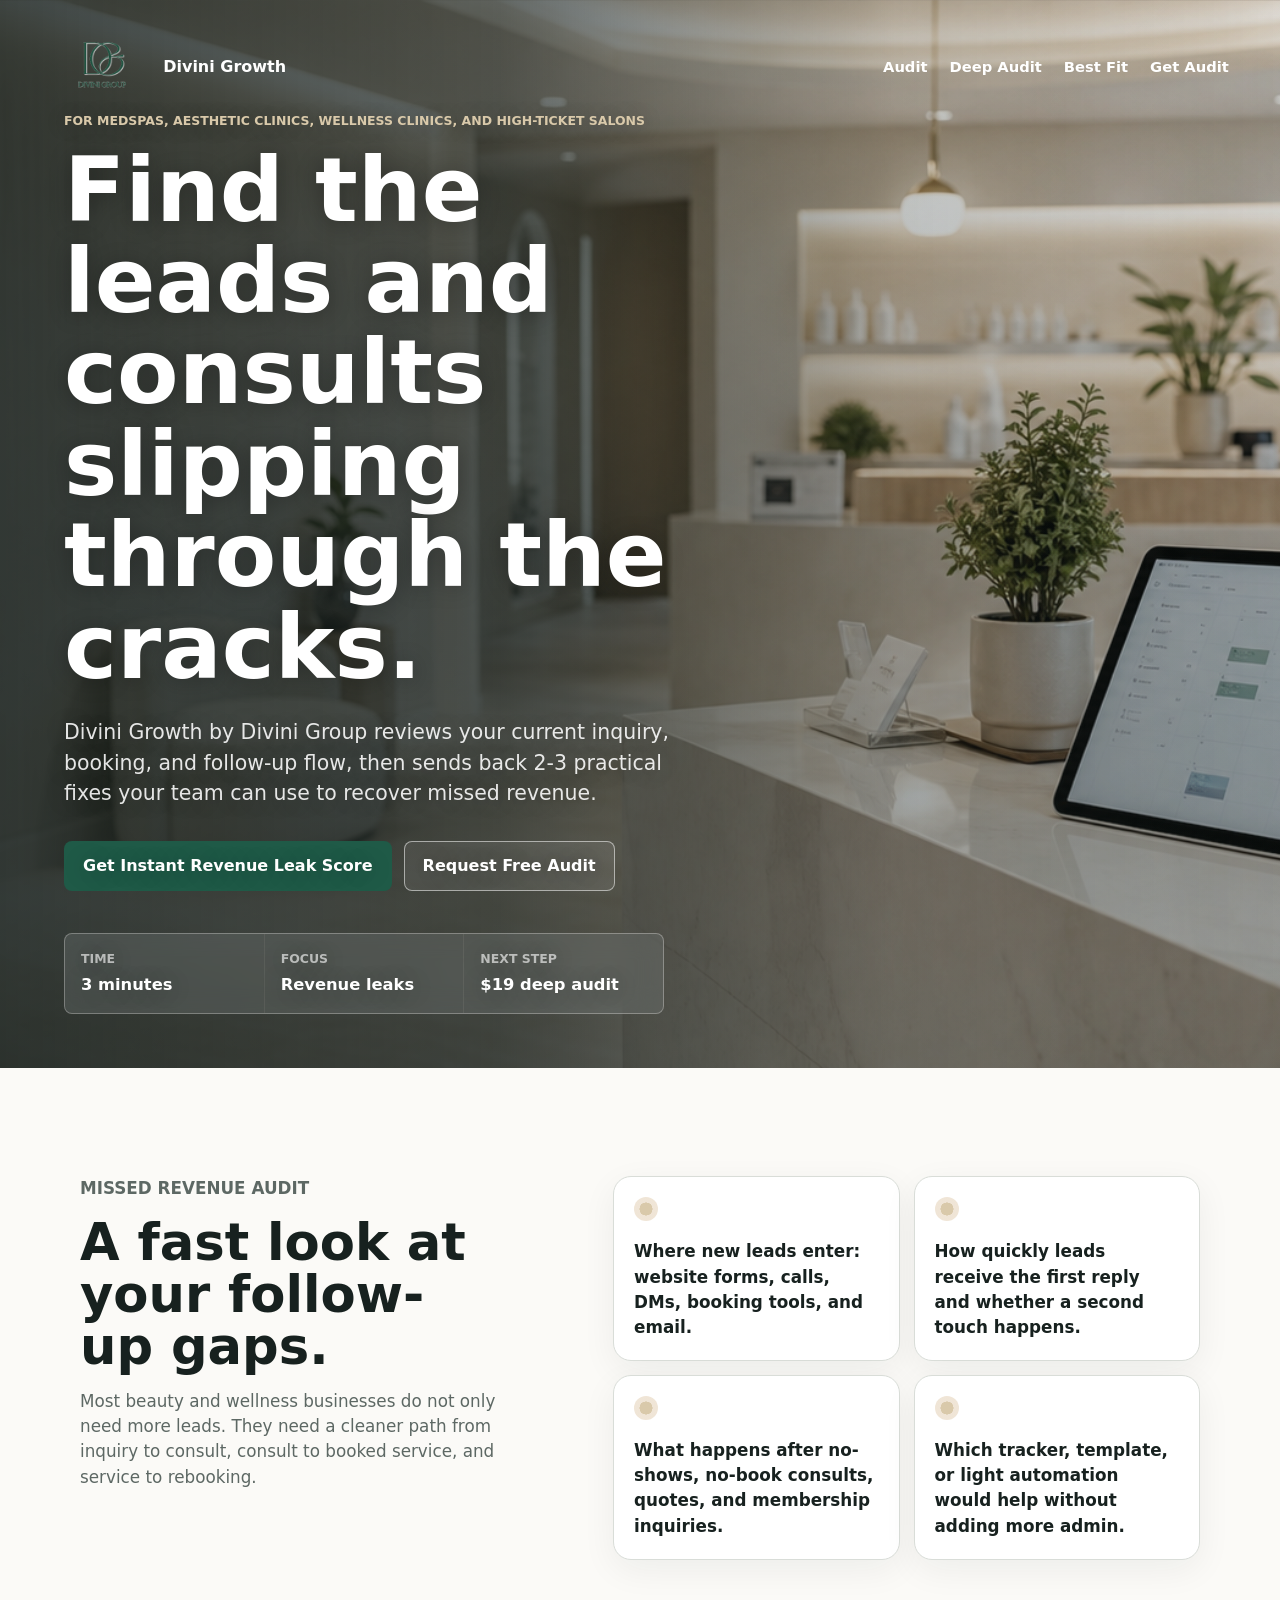
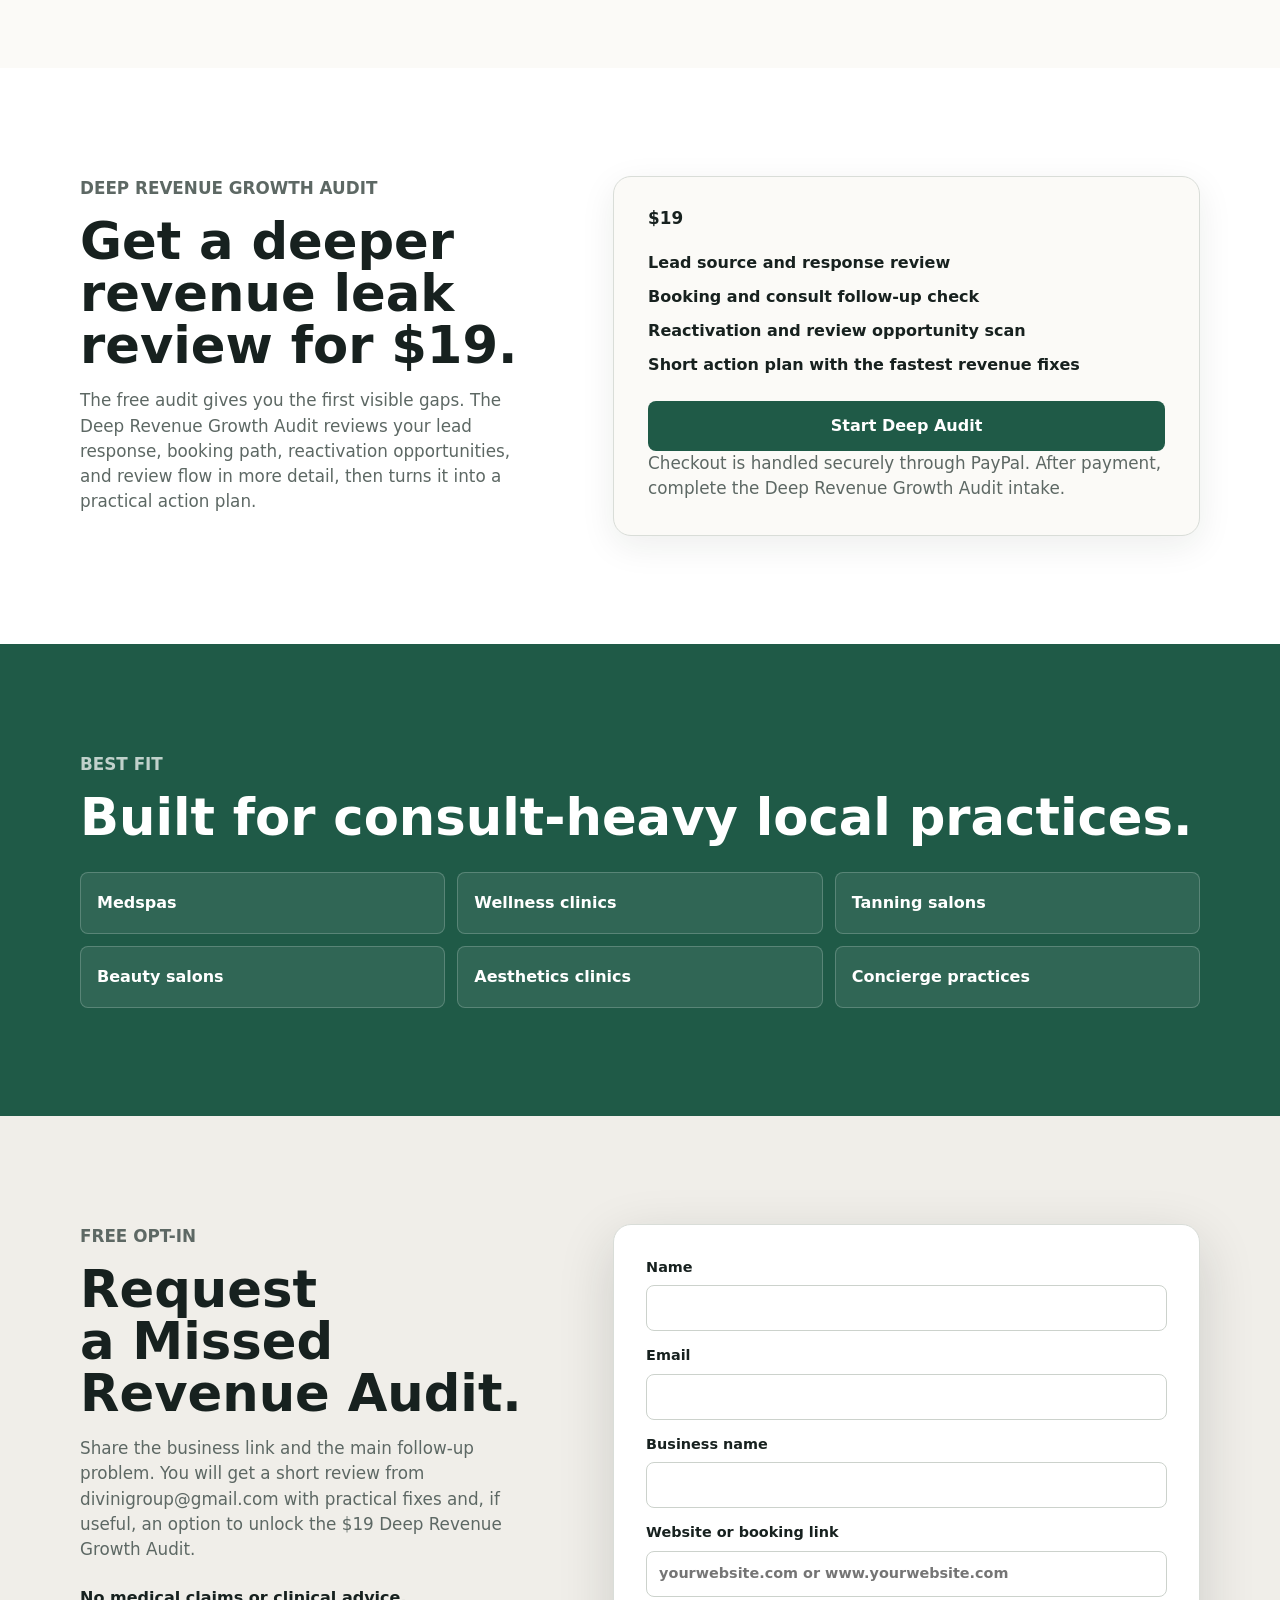
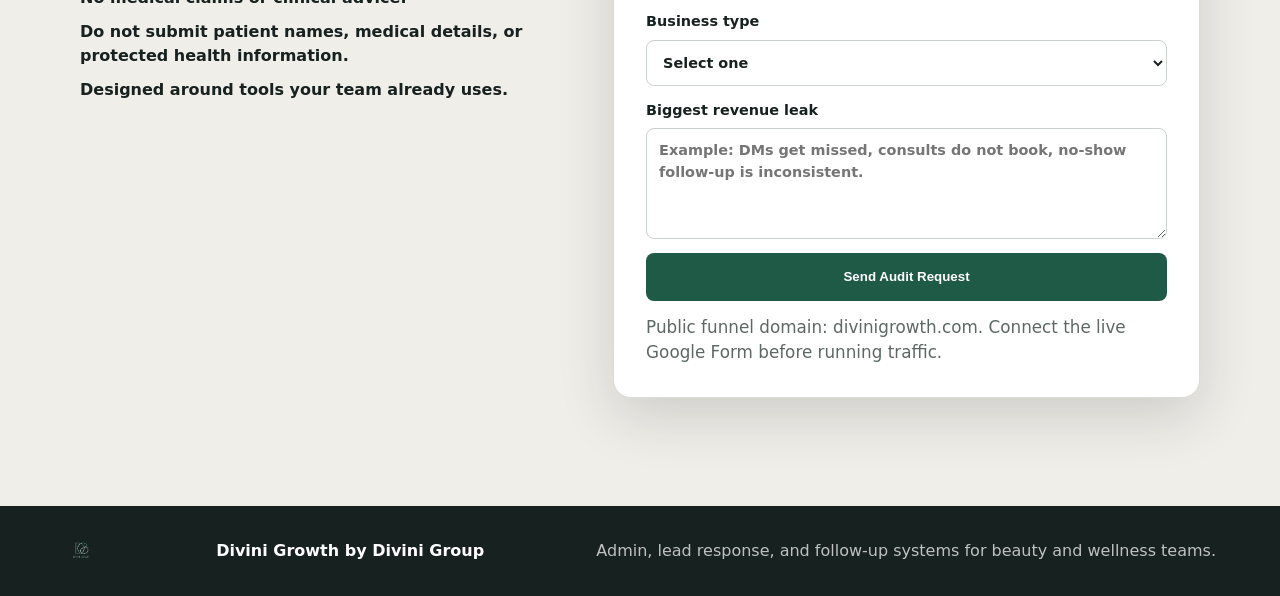
==== commit 5413ec58: "Improve audit URL handling and readability" ====
--- a/index.html
+++ b/index.html
@@ -154,7 +154,7 @@
             </label>
             <label>
               Website or booking link
-              <input type="url" name="website" placeholder="https://..." required>
+              <input type="text" name="website" inputmode="url" placeholder="yourwebsite.com or www.yourwebsite.com" required>
             </label>
             <label>
               Business type
--- a/styles.css
+++ b/styles.css
@@ -597,3 +597,63 @@
     position: relative;
   }
 }
+
+/* Readability and premium polish pass */
+.offer-box,
+.contrast .offer-box,
+.contrast .score-card,
+.contrast .check-item {
+  color: var(--ink);
+}
+
+.offer-box h2,
+.offer-box h3,
+.offer-box p,
+.offer-box li,
+.contrast .offer-box h2,
+.contrast .offer-box h3,
+.contrast .offer-box p,
+.contrast .offer-box li {
+  color: var(--ink);
+}
+
+.contrast .offer-box .form-note,
+.offer-box .form-note {
+  color: var(--muted);
+}
+
+.contrast .plain-list li {
+  color: rgba(255, 255, 255, 0.92);
+}
+
+.contrast .offer-box .plain-list li {
+  color: var(--ink);
+}
+
+.section h2,
+.section h1,
+.audit-hero h1,
+.results-hero h1 {
+  text-wrap: balance;
+}
+
+.hero-content {
+  text-shadow: 0 2px 22px rgba(0, 0, 0, 0.28);
+}
+
+.lead-form,
+.offer-box,
+.score-card,
+.check-item {
+  border-radius: 18px;
+}
+
+.button.primary:hover,
+.button.secondary:hover {
+  transform: translateY(-1px);
+  box-shadow: 0 12px 26px rgba(23, 33, 31, 0.16);
+}
+
+.button {
+  transition: transform 160ms ease, box-shadow 160ms ease, background 160ms ease;
+}
